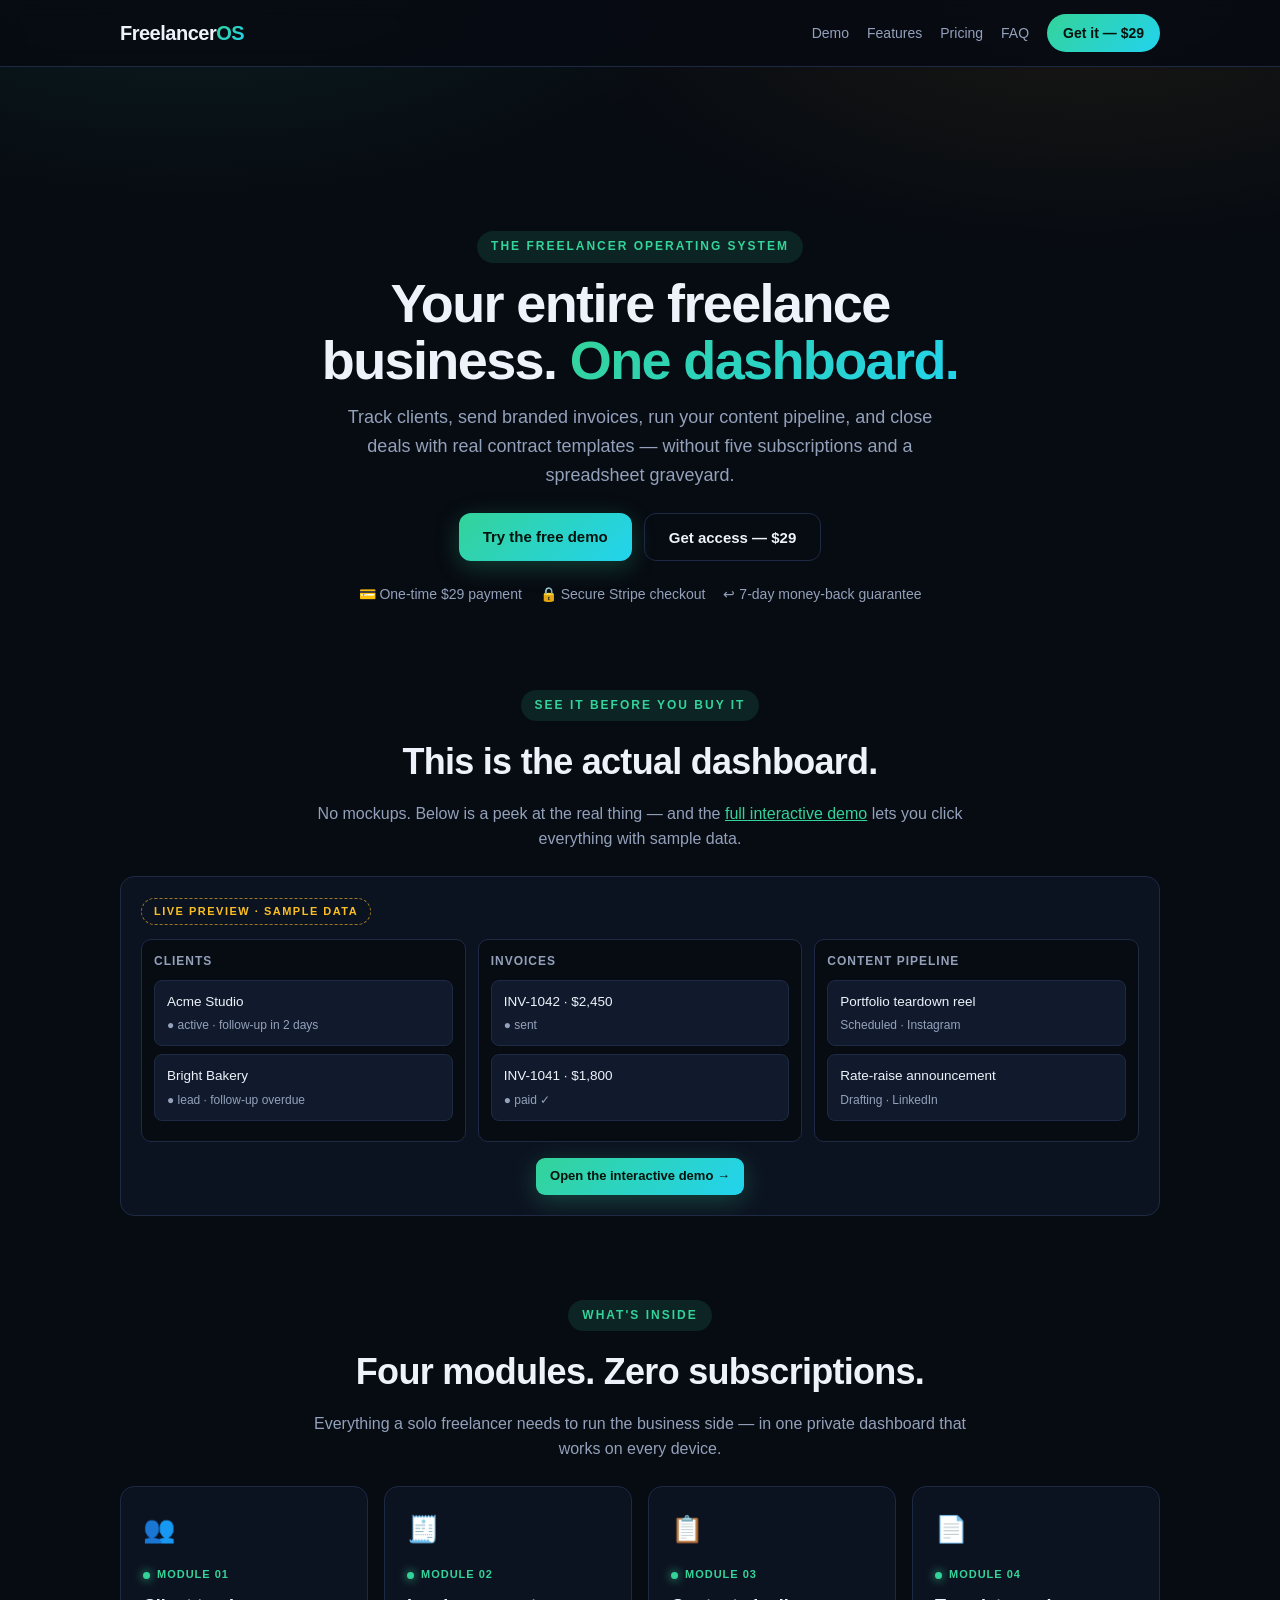
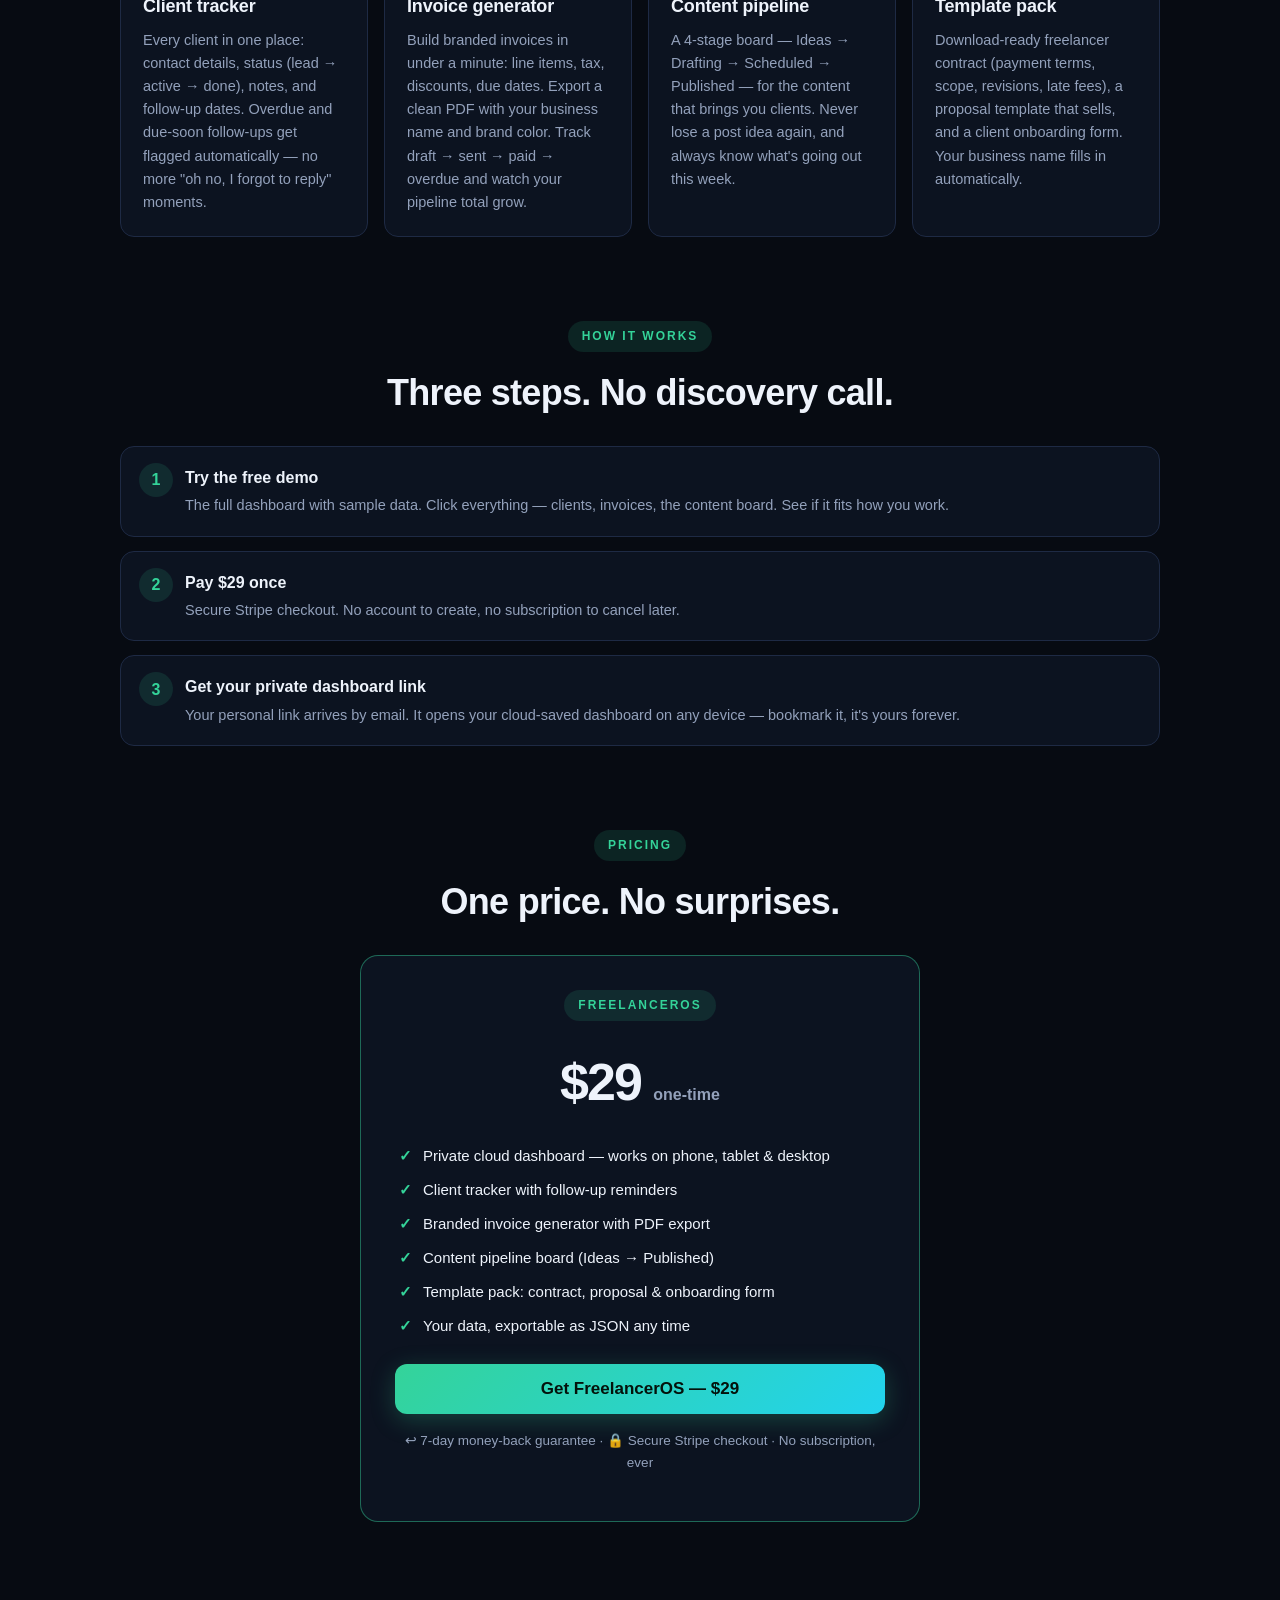
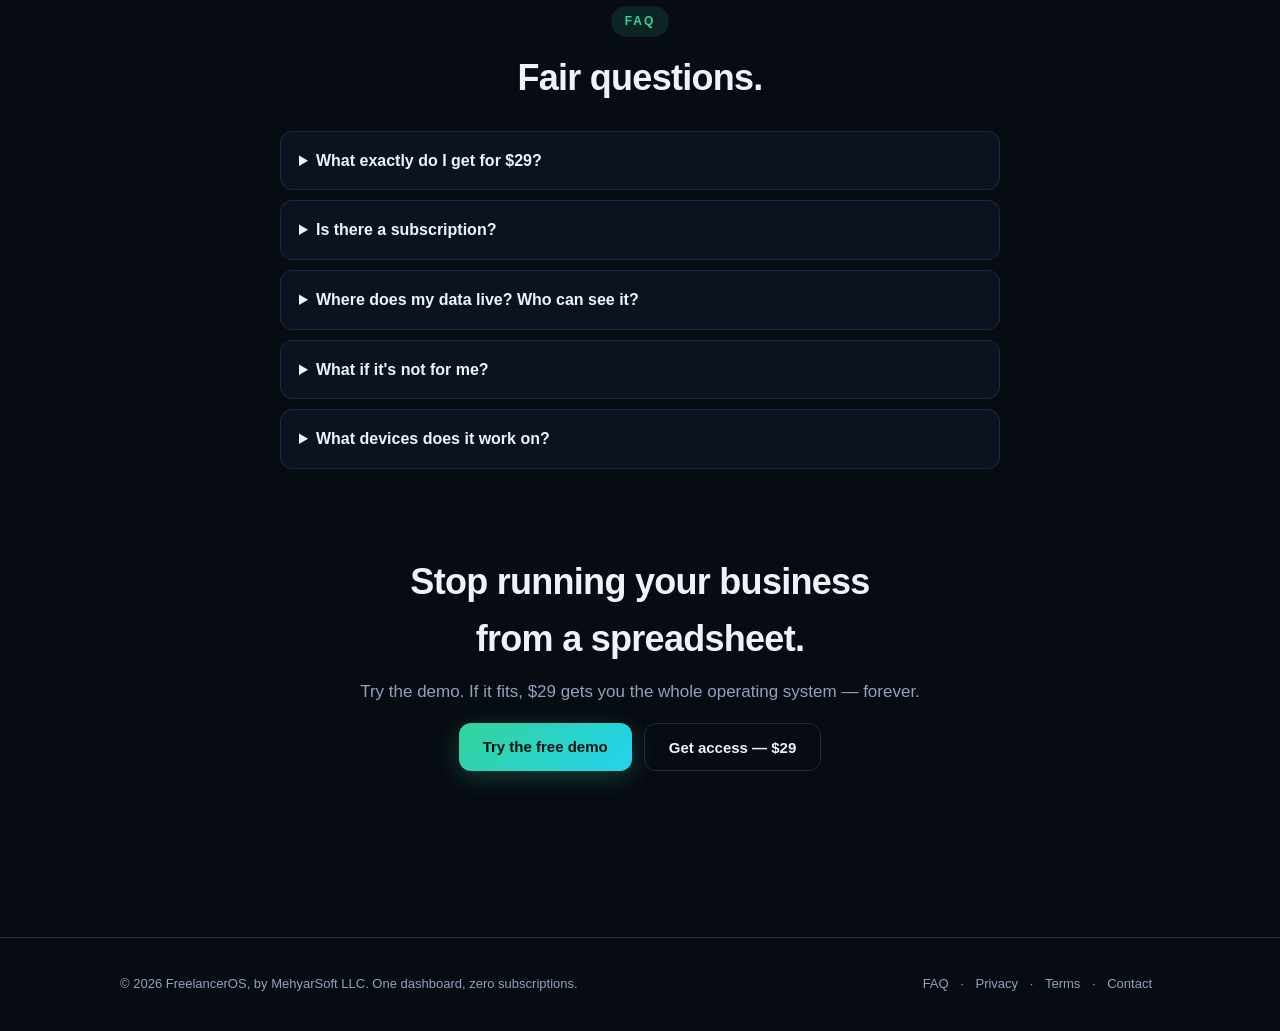
==== index.html @ f747289a "FreelancerOS: token-gated freelancer dashboard PWA (9 one-time)" ====
<!DOCTYPE html>
<html lang="en">
<head>
<meta charset="utf-8">
<meta name="viewport" content="width=device-width, initial-scale=1, viewport-fit=cover">
<title>FreelancerOS — your entire freelance business in one dashboard, $29 one-time</title>
<meta name="description" content="FreelancerOS: client tracker with follow-up reminders, branded invoice generator with PDF export, content pipeline board, and a downloadable template pack (contract, proposal, onboarding). $29 one-time. Try the free demo first.">
<link rel="canonical" href="https://freelanceros.mehyar.us/">
<meta property="og:type" content="website">
<meta property="og:site_name" content="FreelancerOS">
<meta property="og:title" content="FreelancerOS — your entire freelance business in one dashboard">
<meta property="og:description" content="Client tracker, invoice generator, content pipeline, and contract templates. $29 one-time, yours forever. Free interactive demo.">
<meta property="og:url" content="https://freelanceros.mehyar.us/">
<meta name="twitter:card" content="summary_large_image">
<meta name="twitter:title" content="FreelancerOS — your entire freelance business in one dashboard">
<meta name="twitter:description" content="Client tracker, invoice generator, content pipeline, and contract templates. $29 one-time. Free interactive demo.">
<link rel="manifest" href="manifest.json">
<meta name="theme-color" content="#070b12">
<link rel="stylesheet" href="styles.css">
<script type="application/ld+json">
{"@context":"https://schema.org","@type":"Product","name":"FreelancerOS","url":"https://freelanceros.mehyar.us/","description":"Freelancer operating system: client tracker with follow-up reminders, branded invoice generator with PDF export, content pipeline board, and a downloadable template pack.","brand":{"@type":"Brand","name":"FreelancerOS"},"offers":{"@type":"Offer","price":"29","priceCurrency":"USD","availability":"https://schema.org/InStock"}}
</script>
<script type="application/ld+json">
{"@context":"https://schema.org","@type":"FAQPage","mainEntity":[
{"@type":"Question","name":"What exactly do I get for $29?","acceptedAnswer":{"@type":"Answer","text":"A private, token-gated FreelancerOS dashboard: a client tracker with follow-up reminders, a branded invoice generator with PDF export, a 4-stage content pipeline board, and a downloadable template pack (freelancer contract, proposal template, client onboarding form). Pay once — it's yours forever."}},
{"@type":"Question","name":"Is there a subscription?","acceptedAnswer":{"@type":"Answer","text":"No. FreelancerOS is a one-time $29 purchase. No monthly fees, no upsells, no seat licenses."}},
{"@type":"Question","name":"Where does my data live?","acceptedAnswer":{"@type":"Answer","text":"Your dashboard data is stored in the cloud, keyed to your private access token. Only someone with your link can open your dashboard. You can export everything as JSON any time."}},
{"@type":"Question","name":"What if it's not for me?","acceptedAnswer":{"@type":"Answer","text":"There's a 7-day money-back guarantee. Email info@mehyar.us within 7 days of purchase and you get a full refund, no questions asked."}},
{"@type":"Question","name":"What devices does it work on?","acceptedAnswer":{"@type":"Answer","text":"Any modern browser — phone, tablet, or desktop. It's a web app, so there's nothing to install and it works on every device you own."}}
]}
</script>
</head>
<body>

<header class="site-header">
  <div class="inner">
    <a class="brand" href="index.html">Freelancer<span>OS</span></a>
    <nav class="nav">
      <a href="demo.html">Demo</a>
      <a href="index.html#features">Features</a>
      <a href="index.html#pricing">Pricing</a>
      <a href="index.html#faq">FAQ</a>
      <a class="nav-cta" href="index.html#pricing">Get it — $29</a>
    </nav>
  </div>
</header>

<main>
  <!-- ============ HERO ============ -->
  <section class="hero">
    <p class="eyebrow">The freelancer operating system</p>
    <h1>Your entire freelance business. <span class="grad">One dashboard.</span></h1>
    <p class="hero-sub">Track clients, send branded invoices, run your content pipeline, and close deals with real contract templates — without five subscriptions and a spreadsheet graveyard.</p>
    <div class="hero-cta">
      <a class="btn btn-primary" href="demo.html">Try the free demo</a>
      <button class="btn btn-ghost" data-buy>Get access — $29</button>
    </div>
    <div class="trust-row">
      <span>💳 One-time $29 payment</span>
      <span>🔒 Secure Stripe checkout</span>
      <span>↩ 7-day money-back guarantee</span>
    </div>
  </section>

  <!-- ============ LIVE MINI DEMO ============ -->
  <section id="preview">
    <div class="centered">
      <p class="eyebrow">See it before you buy it</p>
      <h2 class="sec-title">This is the actual dashboard.</h2>
      <p class="sec-sub">No mockups. Below is a peek at the real thing — and the <a href="demo.html" style="color:var(--accent)">full interactive demo</a> lets you click everything with sample data.</p>
    </div>
    <div class="demo-strip" aria-label="FreelancerOS dashboard preview">
      <span class="strip-label">Live preview · sample data</span>
      <div class="mini-board">
        <div class="mini-col">
          <h4>Clients</h4>
          <div class="mini-card">Acme Studio <span class="meta">● active · follow-up in 2 days</span></div>
          <div class="mini-card">Bright Bakery <span class="meta">● lead · follow-up overdue</span></div>
        </div>
        <div class="mini-col">
          <h4>Invoices</h4>
          <div class="mini-card">INV-1042 · $2,450 <span class="meta">● sent</span></div>
          <div class="mini-card">INV-1041 · $1,800 <span class="meta">● paid ✓</span></div>
        </div>
        <div class="mini-col">
          <h4>Content pipeline</h4>
          <div class="mini-card">Portfolio teardown reel <span class="meta">Scheduled · Instagram</span></div>
          <div class="mini-card">Rate-raise announcement <span class="meta">Drafting · LinkedIn</span></div>
        </div>
      </div>
      <div style="margin-top:16px;text-align:center">
        <a class="btn btn-primary btn-sm" href="demo.html">Open the interactive demo →</a>
      </div>
    </div>
  </section>

  <!-- ============ FEATURES ============ -->
  <section id="features">
    <div class="centered">
      <p class="eyebrow">What's inside</p>
      <h2 class="sec-title">Four modules. Zero subscriptions.</h2>
      <p class="sec-sub">Everything a solo freelancer needs to run the business side — in one private dashboard that works on every device.</p>
    </div>
    <div class="card-grid">
      <article class="card">
        <span class="icon">👥</span>
        <span class="tag">Module 01</span>
        <h3>Client tracker</h3>
        <p>Every client in one place: contact details, status (lead → active → done), notes, and follow-up dates. Overdue and due-soon follow-ups get flagged automatically — no more "oh no, I forgot to reply" moments.</p>
      </article>
      <article class="card">
        <span class="icon">🧾</span>
        <span class="tag">Module 02</span>
        <h3>Invoice generator</h3>
        <p>Build branded invoices in under a minute: line items, tax, discounts, due dates. Export a clean PDF with your business name and brand color. Track draft → sent → paid → overdue and watch your pipeline total grow.</p>
      </article>
      <article class="card">
        <span class="icon">📋</span>
        <span class="tag">Module 03</span>
        <h3>Content pipeline</h3>
        <p>A 4-stage board — Ideas → Drafting → Scheduled → Published — for the content that brings you clients. Never lose a post idea again, and always know what's going out this week.</p>
      </article>
      <article class="card">
        <span class="icon">📄</span>
        <span class="tag">Module 04</span>
        <h3>Template pack</h3>
        <p>Download-ready freelancer contract (payment terms, scope, revisions, late fees), a proposal template that sells, and a client onboarding form. Your business name fills in automatically.</p>
      </article>
    </div>
  </section>

  <!-- ============ HOW IT WORKS ============ -->
  <section id="how">
    <div class="centered">
      <p class="eyebrow">How it works</p>
      <h2 class="sec-title">Three steps. No discovery call.</h2>
    </div>
    <ol class="steps">
      <li><strong>Try the free demo</strong><p>The full dashboard with sample data. Click everything — clients, invoices, the content board. See if it fits how you work.</p></li>
      <li><strong>Pay $29 once</strong><p>Secure Stripe checkout. No account to create, no subscription to cancel later.</p></li>
      <li><strong>Get your private dashboard link</strong><p>Your personal link arrives by email. It opens your cloud-saved dashboard on any device — bookmark it, it's yours forever.</p></li>
    </ol>
  </section>

  <!-- ============ PRICING ============ -->
  <section id="pricing">
    <div class="centered">
      <p class="eyebrow">Pricing</p>
      <h2 class="sec-title">One price. No surprises.</h2>
    </div>
    <div class="pricing-card">
      <p class="eyebrow">FreelancerOS</p>
      <div class="price">$29 <small>one-time</small></div>
      <ul>
        <li>Private cloud dashboard — works on phone, tablet &amp; desktop</li>
        <li>Client tracker with follow-up reminders</li>
        <li>Branded invoice generator with PDF export</li>
        <li>Content pipeline board (Ideas → Published)</li>
        <li>Template pack: contract, proposal &amp; onboarding form</li>
        <li>Your data, exportable as JSON any time</li>
      </ul>
      <button class="btn btn-primary" data-buy style="width:100%;font-size:17px;padding:15px">Get FreelancerOS — $29</button>
      <p class="guarantee">↩ 7-day money-back guarantee · 🔒 Secure Stripe checkout · No subscription, ever</p>
    </div>
  </section>

  <!-- ============ FAQ ============ -->
  <section id="faq">
    <div class="centered">
      <p class="eyebrow">FAQ</p>
      <h2 class="sec-title">Fair questions.</h2>
    </div>
    <div class="faq">
      <details>
        <summary>What exactly do I get for $29?</summary>
        <p>A private, token-gated FreelancerOS dashboard: the client tracker with follow-up reminders, the branded invoice generator with PDF export, the 4-stage content pipeline board, and the downloadable template pack (freelancer contract, proposal template, client onboarding form). Pay once — it's yours forever.</p>
      </details>
      <details>
        <summary>Is there a subscription?</summary>
        <p>No. FreelancerOS is a one-time $29 purchase. No monthly fees, no upsells, no per-seat pricing. If we ship new modules later, you buy only the ones you want.</p>
      </details>
      <details>
        <summary>Where does my data live? Who can see it?</summary>
        <p>Your dashboard data is stored in the cloud, keyed to your private access token. Only someone with your personal link can open your dashboard. We never sell data, never use your client list in marketing, and you can export everything as JSON at any time.</p>
      </details>
      <details>
        <summary>What if it's not for me?</summary>
        <p>Email <a href="mailto:info@mehyar.us" style="color:var(--accent)">info@mehyar.us</a> within 7 days of purchase and you get a full refund — no questions asked.</p>
      </details>
      <details>
        <summary>What devices does it work on?</summary>
        <p>Any modern browser — phone, tablet, or desktop. It's a web app, so there's nothing to install, and your data syncs across every device you open it on.</p>
      </details>
    </div>
  </section>

  <!-- ============ FINAL CTA ============ -->
  <section class="centered">
    <h2 class="sec-title">Stop running your business from a spreadsheet.</h2>
    <p class="lede" style="margin-left:auto;margin-right:auto">Try the demo. If it fits, $29 gets you the whole operating system — forever.</p>
    <div class="hero-cta">
      <a class="btn btn-primary" href="demo.html">Try the free demo</a>
      <button class="btn btn-ghost" data-buy>Get access — $29</button>
    </div>
  </section>
</main>

<footer>
  <div class="inner">
    <div class="footer-base">
      <span>© 2026 FreelancerOS, by MehyarSoft LLC. One dashboard, zero subscriptions.</span>
      <span><a href="index.html#faq">FAQ</a> · <a href="privacy.html">Privacy</a> · <a href="terms.html">Terms</a> · <a href="mailto:info@mehyar.us">Contact</a></span>
    </div>
  </div>
</footer>

<!-- ============ buy modal ============ -->
<div class="modal" id="buy-modal" hidden>
  <div class="modal-backdrop" data-close-buy></div>
  <div class="modal-card" role="dialog" aria-modal="true" aria-labelledby="buy-title">
    <button class="modal-close" data-close-buy aria-label="Close">×</button>
    <p class="eyebrow">FreelancerOS</p>
    <h2 id="buy-title">Get your private dashboard</h2>
    <p class="lede" style="font-size:15px">$29 one-time. Your dashboard link arrives by email right after checkout.</p>
    <form id="buy-form" novalidate>
      <div class="field">
        <label for="buy-email">Email for delivery</label>
        <input type="email" id="buy-email" placeholder="you@example.com" autocomplete="email" required>
      </div>
      <div class="status error" id="buy-error" role="alert"></div>
      <div class="form-actions">
        <button type="submit" class="btn btn-primary" style="flex:1">Continue to secure checkout →</button>
      </div>
      <p class="muted" style="font-size:13px;margin-top:12px">🔒 Checkout is handled by Stripe. We never see your card number.</p>
    </form>
  </div>
</div>

<script src="app.js"></script>
<script>if("serviceWorker" in navigator){window.addEventListener("load",function(){navigator.serviceWorker.register("sw.js").catch(function(){})})}</script>
</body>
</html>
---- styles.css ----
/* FreelancerOS — crisp productivity aesthetic. Mobile-first, vanilla, no build step. */
:root {
  --bg: #070b12;
  --surface: #0c1320;
  --surface-2: #111a2c;
  --line: #1e2a44;
  --text: #eef3fb;
  --muted: #93a1bb;
  --accent: #34d399;
  --accent-2: #fbbf24;
  --accent-soft: rgba(52, 211, 153, .12);
  --grad: linear-gradient(135deg, #34d399, #22d3ee);
  --gold: #fbbf24;
  --ok: #34d399;
  --warn: #fbbf24;
  --err: #fb7185;
  --radius: 14px;
  --maxw: 1080px;
  --font: -apple-system, BlinkMacSystemFont, "Segoe UI", Inter, Roboto, Helvetica, Arial, sans-serif;
}

* { box-sizing: border-box; }
html { -webkit-text-size-adjust: 100%; scroll-behavior: smooth; }
body {
  margin: 0;
  background:
    radial-gradient(900px 420px at 15% -5%, rgba(52, 211, 153, .10) 0%, transparent 60%) fixed,
    radial-gradient(900px 420px at 85% 0%, rgba(251, 191, 36, .07) 0%, transparent 60%) fixed,
    var(--bg);
  color: var(--text);
  font-family: var(--font);
  line-height: 1.6;
  font-size: 16px;
}

/* ---------- header ---------- */
.site-header {
  position: sticky; top: 0; z-index: 20;
  background: rgba(7, 11, 18, .9);
  backdrop-filter: blur(10px);
  -webkit-backdrop-filter: blur(10px);
  border-bottom: 1px solid var(--line);
}
.site-header .inner {
  max-width: var(--maxw); margin: 0 auto;
  padding: 14px 20px;
  display: flex; align-items: center; justify-content: space-between; gap: 12px;
}
.brand { font-weight: 800; font-size: 20px; letter-spacing: -.5px; color: var(--text); text-decoration: none; }
.brand span {
  background: var(--grad);
  -webkit-background-clip: text; background-clip: text;
  -webkit-text-fill-color: transparent; color: transparent;
}
.nav { display: flex; align-items: center; }
.nav a { color: var(--muted); text-decoration: none; font-size: 14px; margin-left: 18px; }
.nav a:hover { color: var(--text); }
.nav .nav-cta {
  margin-left: 18px; padding: 8px 16px; border-radius: 999px;
  background: var(--grad); color: #04120b; font-weight: 700;
}
.nav .nav-cta:hover { color: #04120b; opacity: .92; }
@media (max-width: 560px) { .nav a:not(.nav-cta) { display: none; } }

/* ---------- layout ---------- */
main { max-width: var(--maxw); margin: 0 auto; padding: 0 20px 72px; }
main.wide { max-width: 1240px; }
main section { margin-top: clamp(48px, 8vw, 84px); }
section[id] { scroll-margin-top: 76px; }
h1 {
  font-size: clamp(30px, 8.5vw, 54px);
  line-height: 1.06; letter-spacing: -0.03em;
  margin: 0 0 14px; text-wrap: balance;
}
h2 { font-size: clamp(22px, 5.5vw, 30px); letter-spacing: -0.02em; margin: 0 0 10px; text-wrap: balance; }
.sec-title { font-size: clamp(24px, 6vw, 36px); letter-spacing: -0.02em; text-wrap: balance; }
h3 { font-size: 18px; margin: 0 0 8px; letter-spacing: -0.01em; }
p.lede { color: var(--muted); font-size: 17px; margin: 0 0 18px; max-width: 640px; }
.sec-sub { color: var(--muted); max-width: 680px; margin: 0 0 24px; }
::selection { background: rgba(52, 211, 153, .35); }
a:focus-visible, button:focus-visible, input:focus-visible, summary:focus-visible, select:focus-visible, textarea:focus-visible {
  outline: 2px solid var(--accent); outline-offset: 2px; border-radius: 6px;
}
.eyebrow {
  display: inline-block; text-transform: uppercase; letter-spacing: 2px;
  color: var(--accent); font-size: 12px; font-weight: 800;
  margin: 0 0 12px; padding: 6px 14px; border-radius: 999px; background: var(--accent-soft);
}
.centered { text-align: center; max-width: 680px; margin-left: auto; margin-right: auto; }
.centered p.lede { margin-left: auto; margin-right: auto; }
.muted { color: var(--muted); }
.grad {
  background: var(--grad);
  -webkit-background-clip: text; background-clip: text;
  -webkit-text-fill-color: transparent; color: transparent;
}

/* ---------- hero ---------- */
.hero { padding-top: clamp(40px, 7vw, 80px); text-align: center; }
.hero .hero-sub { color: var(--muted); font-size: 18px; max-width: 620px; margin: 0 auto 24px; }
.hero-cta { display: flex; gap: 12px; justify-content: center; flex-wrap: wrap; margin-bottom: 22px; }
.trust-row { display: flex; gap: 18px; justify-content: center; flex-wrap: wrap; color: var(--muted); font-size: 14px; }
.trust-row span { display: inline-flex; align-items: center; gap: 6px; }

/* ---------- buttons ---------- */
.btn {
  display: inline-block; padding: 12px 24px; border-radius: 12px;
  font-weight: 700; font-size: 15px; text-decoration: none; cursor: pointer;
  border: 1px solid var(--line); background: var(--surface-2); color: var(--text);
  transition: transform .06s ease, opacity .15s ease;
}
.btn:hover { opacity: .92; }
.btn:active { transform: translateY(1px); }
.btn-primary {
  background: var(--grad); border: none; color: #04120b;
  box-shadow: 0 6px 24px rgba(52, 211, 153, .25);
}
.btn-ghost { background: transparent; }
.btn-ghost:hover { border-color: var(--accent); }
.btn-sm { padding: 8px 14px; font-size: 13px; border-radius: 9px; }
.btn-danger { border-color: rgba(251, 113, 133, .5); color: var(--err); background: transparent; }
.btn[disabled] { opacity: .55; cursor: not-allowed; }

/* ---------- cards / grids ---------- */
.card-grid { display: grid; grid-template-columns: repeat(auto-fit, minmax(240px, 1fr)); gap: 16px; margin-top: 24px; }
.card {
  background: var(--surface); border: 1px solid var(--line);
  border-radius: var(--radius); padding: 22px;
}
.card h3 { margin-top: 0; }
.card p { color: var(--muted); font-size: 14.5px; margin: 0; }
.card .icon { font-size: 26px; display: block; margin-bottom: 10px; }
.card .tag {
  display: inline-flex; align-items: center; gap: 7px;
  font-size: 11px; color: var(--accent); font-weight: 800; text-transform: uppercase; letter-spacing: 1px;
  margin-bottom: 8px;
}
.card .tag::before { content: ""; width: 7px; height: 7px; border-radius: 50%; background: var(--accent); box-shadow: 0 0 10px var(--accent); }

/* ---------- demo strip on landing ---------- */
.demo-strip {
  background: var(--surface); border: 1px solid var(--line);
  border-radius: var(--radius); padding: 20px; margin-top: 24px; overflow: hidden;
}
.demo-strip .strip-label {
  display: inline-block; font-size: 11px; font-weight: 800; text-transform: uppercase;
  letter-spacing: 1.5px; color: var(--accent-2); border: 1px dashed rgba(251, 191, 36, .6);
  padding: 4px 12px; border-radius: 999px; margin-bottom: 14px;
}
.mini-board { display: grid; grid-template-columns: repeat(auto-fit, minmax(180px, 1fr)); gap: 12px; }
.mini-col {
  background: var(--bg); border: 1px solid var(--line); border-radius: 10px; padding: 12px;
}
.mini-col h4 { margin: 0 0 8px; font-size: 12px; text-transform: uppercase; letter-spacing: 1px; color: var(--muted); }
.mini-card {
  background: var(--surface-2); border: 1px solid var(--line); border-radius: 8px;
  padding: 10px 12px; margin-bottom: 8px; font-size: 13.5px;
}
.mini-card .meta { display: block; color: var(--muted); font-size: 12px; margin-top: 4px; }

/* ---------- steps ---------- */
.steps { list-style: none; padding: 0; margin: 24px 0 0; display: grid; gap: 14px; counter-reset: step; }
.steps li {
  counter-increment: step; background: var(--surface); border: 1px solid var(--line);
  border-radius: var(--radius); padding: 18px 18px 18px 64px; position: relative;
}
.steps li::before {
  content: counter(step); position: absolute; left: 18px; top: 16px;
  width: 34px; height: 34px; border-radius: 50%;
  background: var(--accent-soft); color: var(--accent);
  font-weight: 800; display: flex; align-items: center; justify-content: center;
}
.steps li strong { display: block; margin-bottom: 4px; }
.steps li p { margin: 0; color: var(--muted); font-size: 14.5px; }

/* ---------- pricing ---------- */
.pricing-card {
  max-width: 560px; margin: 24px auto 0; background: var(--surface);
  border: 1px solid rgba(52, 211, 153, .45); border-radius: 18px; padding: 34px;
  text-align: center; position: relative;
}
.pricing-card .price { font-size: 52px; font-weight: 800; letter-spacing: -2px; margin: 8px 0; }
.pricing-card .price small { font-size: 16px; font-weight: 600; color: var(--muted); letter-spacing: 0; }
.pricing-card ul { text-align: left; list-style: none; padding: 0; margin: 20px 0 26px; display: grid; gap: 10px; }
.pricing-card ul li { padding-left: 28px; position: relative; color: var(--text); font-size: 15px; }
.pricing-card ul li::before { content: "✓"; position: absolute; left: 4px; color: var(--accent); font-weight: 800; }
.pricing-card .guarantee { color: var(--muted); font-size: 13.5px; margin-top: 16px; }

/* ---------- faq ---------- */
.faq { max-width: 720px; margin: 24px auto 0; display: grid; gap: 10px; }
.faq details { background: var(--surface); border: 1px solid var(--line); border-radius: 12px; padding: 16px 18px; }
.faq summary { cursor: pointer; font-weight: 700; }
.faq details p { color: var(--muted); font-size: 14.5px; margin: 10px 0 0; }

/* ---------- footer ---------- */
footer { border-top: 1px solid var(--line); margin-top: 72px; }
footer .inner { max-width: var(--maxw); margin: 0 auto; padding: 36px 20px; }
.footer-base { display: flex; justify-content: space-between; gap: 12px; flex-wrap: wrap; color: var(--muted); font-size: 13px; }
.footer-base a { color: var(--muted); text-decoration: none; margin: 0 8px; }
.footer-base a:hover { color: var(--text); }

/* ---------- legal ---------- */
.legal { max-width: 780px; margin: 0 auto; }
.legal-updated { color: var(--muted); font-size: 13px; margin-bottom: 24px; }
.legal-card { background: var(--surface); border: 1px solid var(--line); border-radius: var(--radius); padding: 22px; margin-bottom: 16px; }
.legal-card h2 { font-size: 19px; margin-top: 0; }
.legal-card p { color: var(--muted); font-size: 14.5px; }
.legal-card a { color: var(--accent); }

/* ---------- dashboard shell ---------- */
.dash { padding-top: 20px; }
.dash-top { display: flex; align-items: center; justify-content: space-between; gap: 12px; flex-wrap: wrap; margin-bottom: 18px; }
.dash-top h1 { font-size: clamp(24px, 5vw, 32px); margin: 0; }
.sync-note { color: var(--muted); font-size: 13px; }
.tabs { display: flex; gap: 8px; flex-wrap: wrap; margin-bottom: 20px; border-bottom: 1px solid var(--line); padding-bottom: 12px; }
.tab {
  background: transparent; border: 1px solid transparent; color: var(--muted);
  padding: 10px 18px; border-radius: 999px; font-size: 14.5px; font-weight: 700; cursor: pointer;
}
.tab:hover { color: var(--text); }
.tab.active { background: var(--accent-soft); border-color: rgba(52, 211, 153, .4); color: var(--accent); }
.tab-panel { animation: fadein .18s ease; }
@keyframes fadein { from { opacity: 0; transform: translateY(4px); } to { opacity: 1; transform: none; } }
.empty {
  text-align: center; padding: 48px 20px; color: var(--muted);
  border: 1px dashed var(--line); border-radius: var(--radius); margin-top: 16px;
}
.empty .big { font-size: 34px; display: block; margin-bottom: 10px; }

/* ---------- tables (clients, invoices) ---------- */
.table-wrap { overflow-x: auto; margin-top: 16px; border: 1px solid var(--line); border-radius: var(--radius); }
table.data { width: 100%; border-collapse: collapse; font-size: 14.5px; min-width: 640px; }
table.data th {
  text-align: left; padding: 12px 14px; color: var(--muted); font-size: 12px;
  text-transform: uppercase; letter-spacing: 1px; background: var(--surface);
  border-bottom: 1px solid var(--line); white-space: nowrap;
}
table.data td { padding: 12px 14px; border-bottom: 1px solid var(--line); vertical-align: top; }
table.data tr:last-child td { border-bottom: none; }
table.data tr:hover td { background: rgba(52, 211, 153, .03); }

/* ---------- badges / pills ---------- */
.pill {
  display: inline-block; font-size: 11.5px; font-weight: 800; text-transform: uppercase;
  letter-spacing: .8px; padding: 3px 10px; border-radius: 999px; white-space: nowrap;
}
.pill-lead { background: rgba(56, 189, 248, .14); color: #7dd3fc; }
.pill-active { background: rgba(52, 211, 153, .14); color: var(--accent); }
.pill-onhold { background: rgba(251, 191, 36, .14); color: var(--accent-2); }
.pill-done { background: rgba(148, 163, 184, .16); color: #94a3b8; }
.pill-draft { background: rgba(148, 163, 184, .16); color: #94a3b8; }
.pill-sent { background: rgba(56, 189, 248, .14); color: #7dd3fc; }
.pill-paid { background: rgba(52, 211, 153, .14); color: var(--accent); }
.pill-overdue { background: rgba(251, 113, 133, .14); color: var(--err); }
.pill-follow { background: rgba(251, 191, 36, .14); color: var(--accent-2); }

/* ---------- forms ---------- */
.field { margin-bottom: 14px; }
.field label { display: block; font-size: 13px; font-weight: 700; color: var(--muted); margin-bottom: 6px; text-transform: uppercase; letter-spacing: .6px; }
.field input, .field select, .field textarea {
  width: 100%; background: var(--bg); border: 1px solid var(--line); border-radius: 10px;
  color: var(--text); padding: 11px 13px; font-size: 15px; font-family: var(--font);
}
.field textarea { resize: vertical; min-height: 80px; }
.field input:focus, .field select:focus, .field textarea:focus {
  outline: none; border-color: var(--accent); box-shadow: 0 0 0 3px rgba(52, 211, 153, .18);
}
.field-row { display: grid; grid-template-columns: repeat(auto-fit, minmax(160px, 1fr)); gap: 12px; }
.form-actions { display: flex; gap: 10px; margin-top: 18px; flex-wrap: wrap; }

/* ---------- modal ---------- */
.modal { position: fixed; inset: 0; z-index: 50; display: flex; align-items: center; justify-content: center; padding: 20px; }
.modal[hidden] { display: none; }
.modal-backdrop { position: absolute; inset: 0; background: rgba(3, 6, 12, .72); backdrop-filter: blur(4px); }
.modal-card {
  position: relative; background: var(--surface); border: 1px solid var(--line);
  border-radius: 18px; padding: 28px; width: 100%; max-width: 520px;
  max-height: 88vh; overflow-y: auto;
}
.modal-card.wide { max-width: 720px; }
.modal-card h2 { margin-top: 0; }
.modal-close {
  position: absolute; top: 14px; right: 14px; background: transparent; border: none;
  color: var(--muted); font-size: 22px; cursor: pointer; line-height: 1; padding: 6px;
}
.modal-close:hover { color: var(--text); }
.status { font-size: 14px; margin-top: 10px; }
.status.error { color: var(--err); }
.status.busy { color: var(--accent); }

/* ---------- kanban ---------- */
.kanban { display: grid; grid-template-columns: repeat(auto-fit, minmax(220px, 1fr)); gap: 14px; margin-top: 16px; }
.kanban-col { background: var(--surface); border: 1px solid var(--line); border-radius: var(--radius); padding: 14px; display: flex; flex-direction: column; gap: 10px; }
.kanban-col > h3 { font-size: 12px; text-transform: uppercase; letter-spacing: 1.2px; color: var(--muted); margin: 0; display: flex; justify-content: space-between; align-items: center; }
.kanban-col > h3 .count { background: var(--surface-2); border-radius: 999px; padding: 1px 9px; font-size: 11px; }
.kcard { background: var(--surface-2); border: 1px solid var(--line); border-radius: 10px; padding: 12px 14px; }
.kcard h4 { margin: 0 0 4px; font-size: 14.5px; }
.kcard .platform { font-size: 12px; color: var(--accent); font-weight: 700; }
.kcard p { font-size: 13px; color: var(--muted); margin: 6px 0 10px; white-space: pre-wrap; }
.kcard .moves { display: flex; gap: 6px; flex-wrap: wrap; }
.kcard .moves button {
  background: transparent; border: 1px solid var(--line); color: var(--muted);
  border-radius: 8px; font-size: 12px; padding: 5px 10px; cursor: pointer;
}
.kcard .moves button:hover { border-color: var(--accent); color: var(--text); }

/* ---------- invoice builder ---------- */
.line-items { display: grid; gap: 10px; margin: 12px 0; }
.line-item { display: grid; grid-template-columns: 1fr 70px 90px 40px; gap: 8px; align-items: center; }
.line-item input { background: var(--bg); border: 1px solid var(--line); border-radius: 8px; color: var(--text); padding: 9px 10px; font-size: 14px; width: 100%; }
.line-item .rm { background: transparent; border: 1px solid var(--line); color: var(--muted); border-radius: 8px; padding: 8px; cursor: pointer; }
.line-item .rm:hover { color: var(--err); border-color: var(--err); }
.invoice-totals { margin-top: 14px; background: var(--surface); border: 1px solid var(--line); border-radius: 12px; padding: 16px 18px; font-size: 14.5px; }
.invoice-totals .row { display: flex; justify-content: space-between; padding: 4px 0; color: var(--muted); }
.invoice-totals .row.grand { color: var(--text); font-weight: 800; font-size: 18px; border-top: 1px solid var(--line); margin-top: 8px; padding-top: 10px; }
.pipeline-stats { display: grid; grid-template-columns: repeat(auto-fit, minmax(150px, 1fr)); gap: 12px; margin: 16px 0; }
.stat { background: var(--surface); border: 1px solid var(--line); border-radius: 12px; padding: 14px 16px; }
.stat .n { font-size: 24px; font-weight: 800; letter-spacing: -1px; }
.stat .l { font-size: 12px; color: var(--muted); text-transform: uppercase; letter-spacing: 1px; }

/* ---------- templates ---------- */
.template-cards { display: grid; gap: 14px; margin-top: 16px; }
.template-card { background: var(--surface); border: 1px solid var(--line); border-radius: var(--radius); padding: 20px; }
.template-card h3 { margin-top: 0; }
.template-card p { color: var(--muted); font-size: 14px; margin: 0 0 14px; }
.template-card .actions { display: flex; gap: 10px; flex-wrap: wrap; }
.lock-note {
  margin-top: 16px; background: rgba(251, 191, 36, .08); border: 1px dashed rgba(251, 191, 36, .5);
  border-radius: 12px; padding: 18px; text-align: center;
}
.lock-note strong { color: var(--accent-2); }

/* ---------- demo banner / locked ---------- */
.demo-banner {
  background: linear-gradient(135deg, rgba(251,191,36,.14), rgba(52,211,153,.10));
  border: 1px solid rgba(251, 191, 36, .45); border-radius: var(--radius);
  padding: 16px 20px; margin-bottom: 20px; display: flex; gap: 14px; align-items: center; flex-wrap: wrap;
}
.demo-banner .txt { flex: 1; min-width: 220px; }
.demo-banner strong { color: var(--accent-2); }
.demo-banner p { margin: 4px 0 0; color: var(--muted); font-size: 14px; }
.locked { text-align: center; padding: 80px 20px; }
.locked .big { font-size: 52px; margin-bottom: 16px; }
.check { width: 64px; height: 64px; border-radius: 50%; background: var(--accent-soft); color: var(--accent); font-size: 34px; display: flex; align-items: center; justify-content: center; margin: 0 auto 20px; font-weight: 800; }

/* ---------- misc ---------- */
.section-head { display: flex; align-items: center; justify-content: space-between; gap: 12px; flex-wrap: wrap; margin-bottom: 4px; }
.section-head h2 { margin: 0; }
.toolbar { display: flex; gap: 10px; flex-wrap: wrap; margin: 14px 0; }
.search { background: var(--bg); border: 1px solid var(--line); border-radius: 10px; color: var(--text); padding: 10px 14px; font-size: 14.5px; min-width: 200px; }
.search:focus { outline: none; border-color: var(--accent); }
.reveal { opacity: 1; }
pre.payload { background: var(--bg); border: 1px solid var(--line); border-radius: 10px; padding: 16px; overflow-x: auto; font-size: 12.5px; color: var(--muted); }
@media (max-width: 640px) {
  .line-item { grid-template-columns: 1fr 60px 80px 36px; }
  .dash-top h1 { font-size: 24px; }
  .pricing-card { padding: 26px 20px; }
}
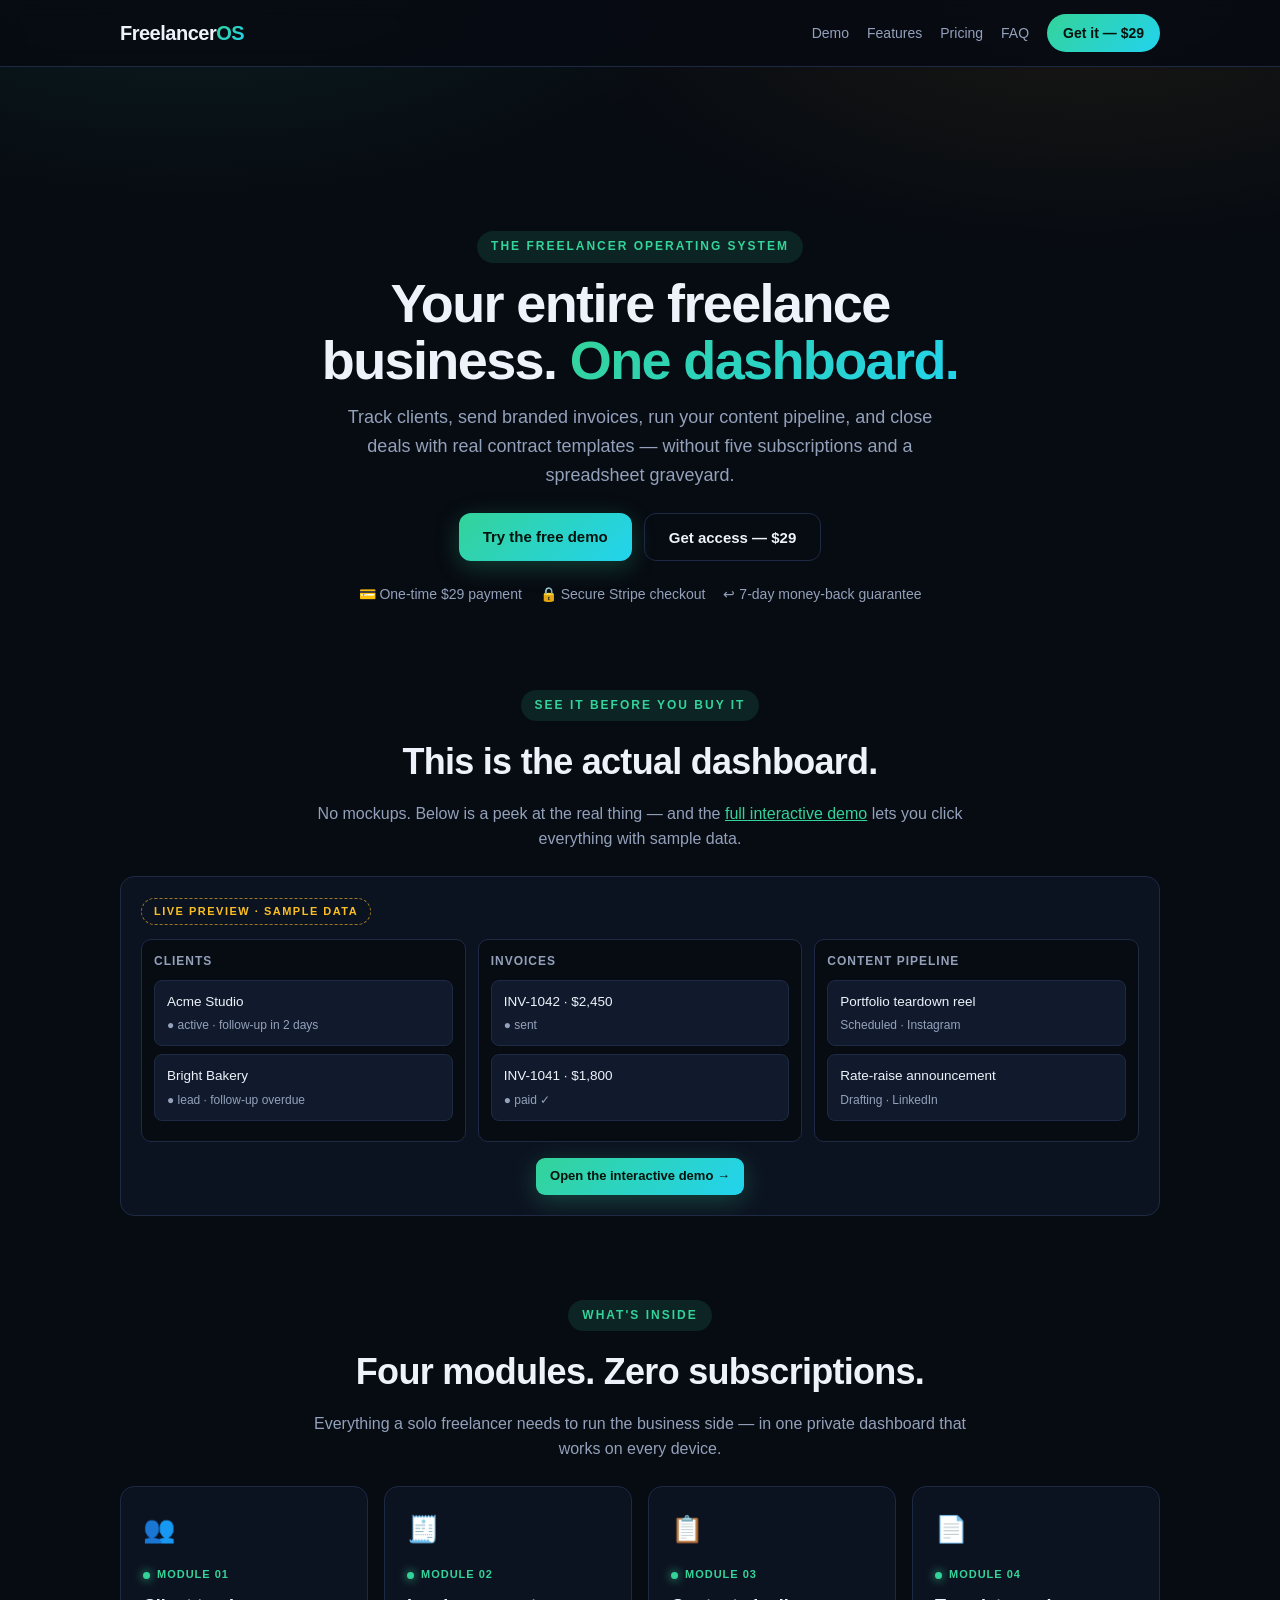
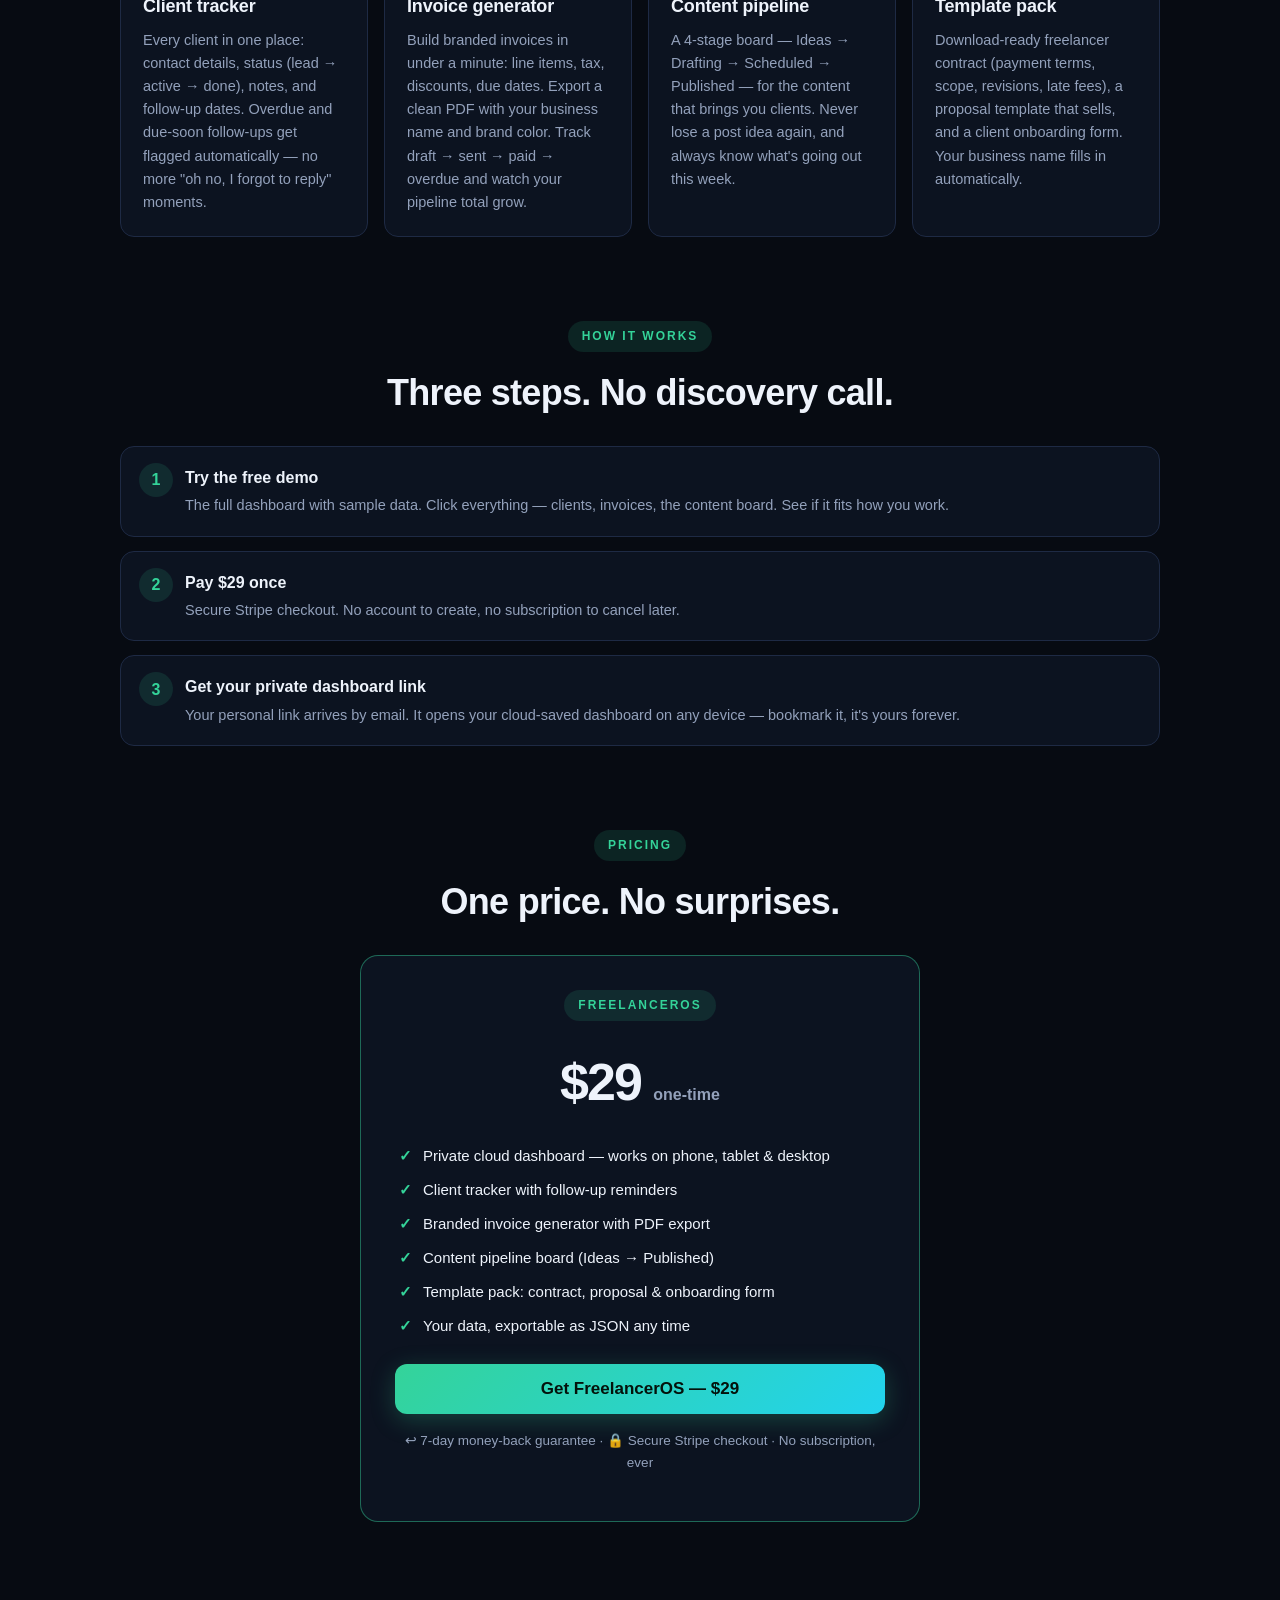
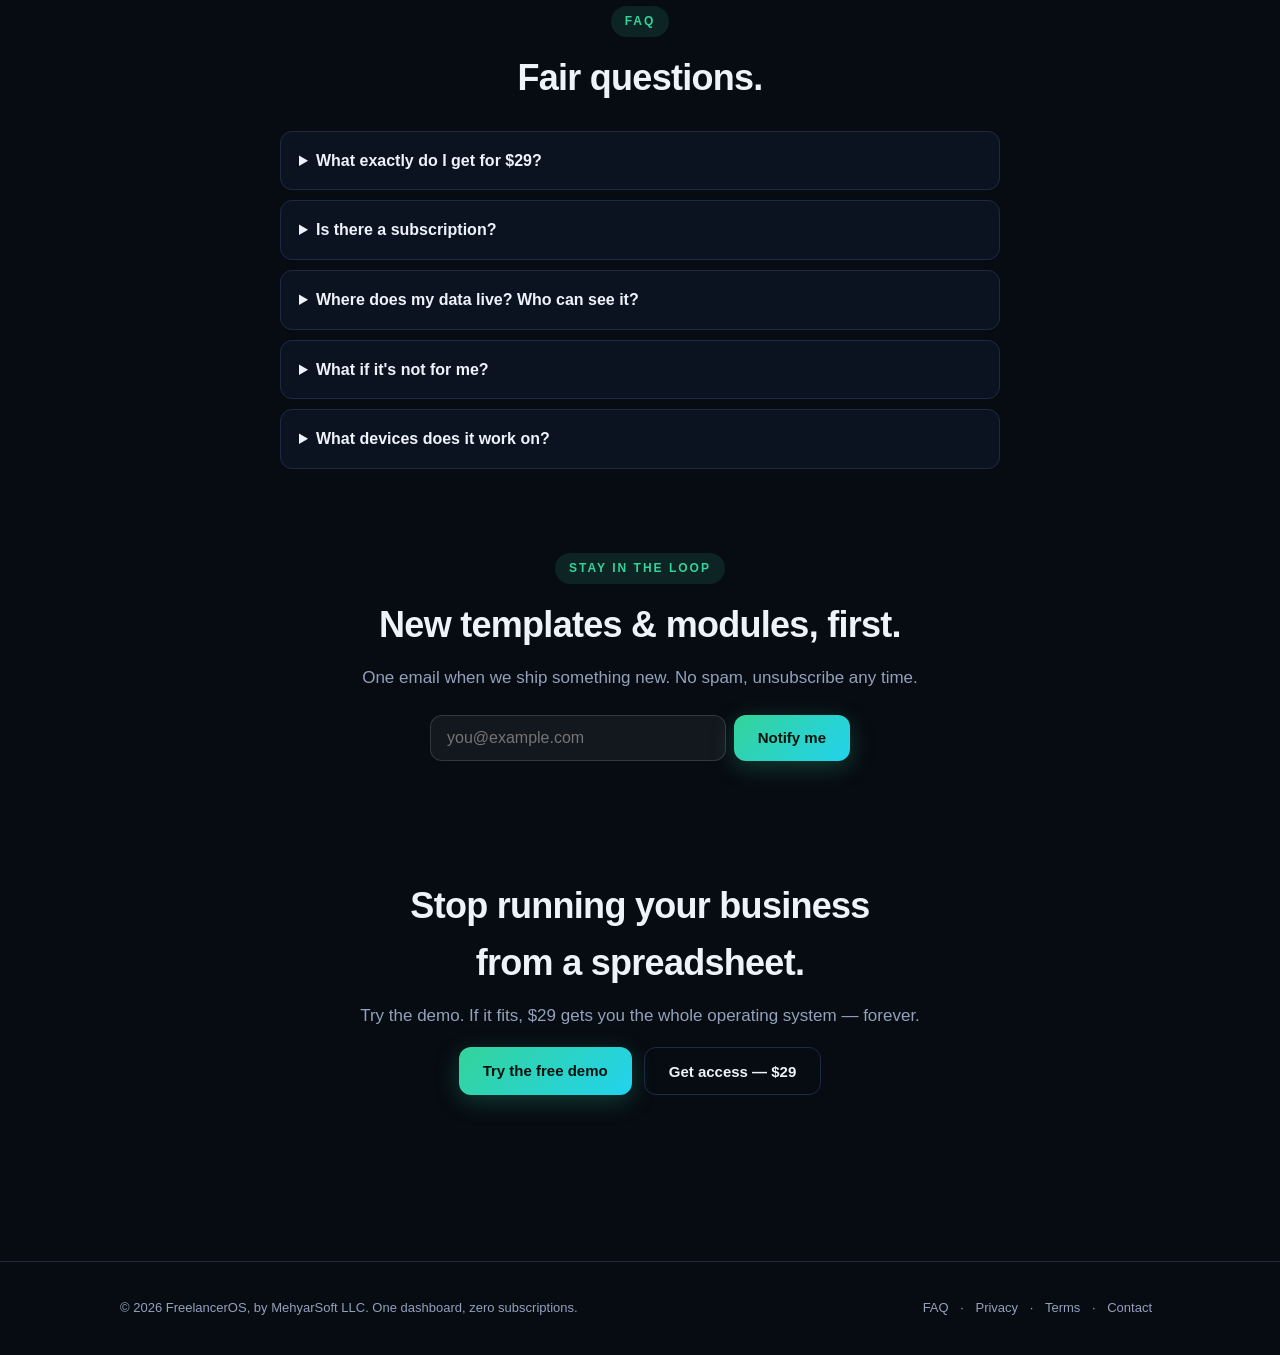
==== commit c2521fbc: "FreelancerOS: subscribe/unsubscribe + IP-gated demo + email capture (product-build skill)" ====
--- a/index.html
+++ b/index.html
@@ -194,6 +194,19 @@
     </div>
   </section>
 
+  <!-- ============ EMAIL CAPTURE ============ -->
+  <section class="centered" id="updates">
+    <p class="eyebrow">Stay in the loop</p>
+    <h2 class="sec-title">New templates &amp; modules, first.</h2>
+    <p class="lede" style="margin-left:auto;margin-right:auto">One email when we ship something new. No spam, unsubscribe any time.</p>
+    <form id="subscribe-form" novalidate style="max-width:420px;margin:24px auto 0;display:flex;gap:8px">
+      <input type="email" id="subscribe-email" placeholder="you@example.com" autocomplete="email" required
+        style="flex:1;padding:13px 16px;border-radius:12px;border:1px solid rgba(255,255,255,.14);background:rgba(255,255,255,.05);color:#e8eef7;font-size:16px">
+      <button type="submit" class="btn btn-primary" style="white-space:nowrap">Notify me</button>
+    </form>
+    <p class="muted" id="subscribe-msg" style="min-height:22px;margin-top:10px" role="status"></p>
+  </section>
+
   <!-- ============ FINAL CTA ============ -->
   <section class="centered">
     <h2 class="sec-title">Stop running your business from a spreadsheet.</h2>
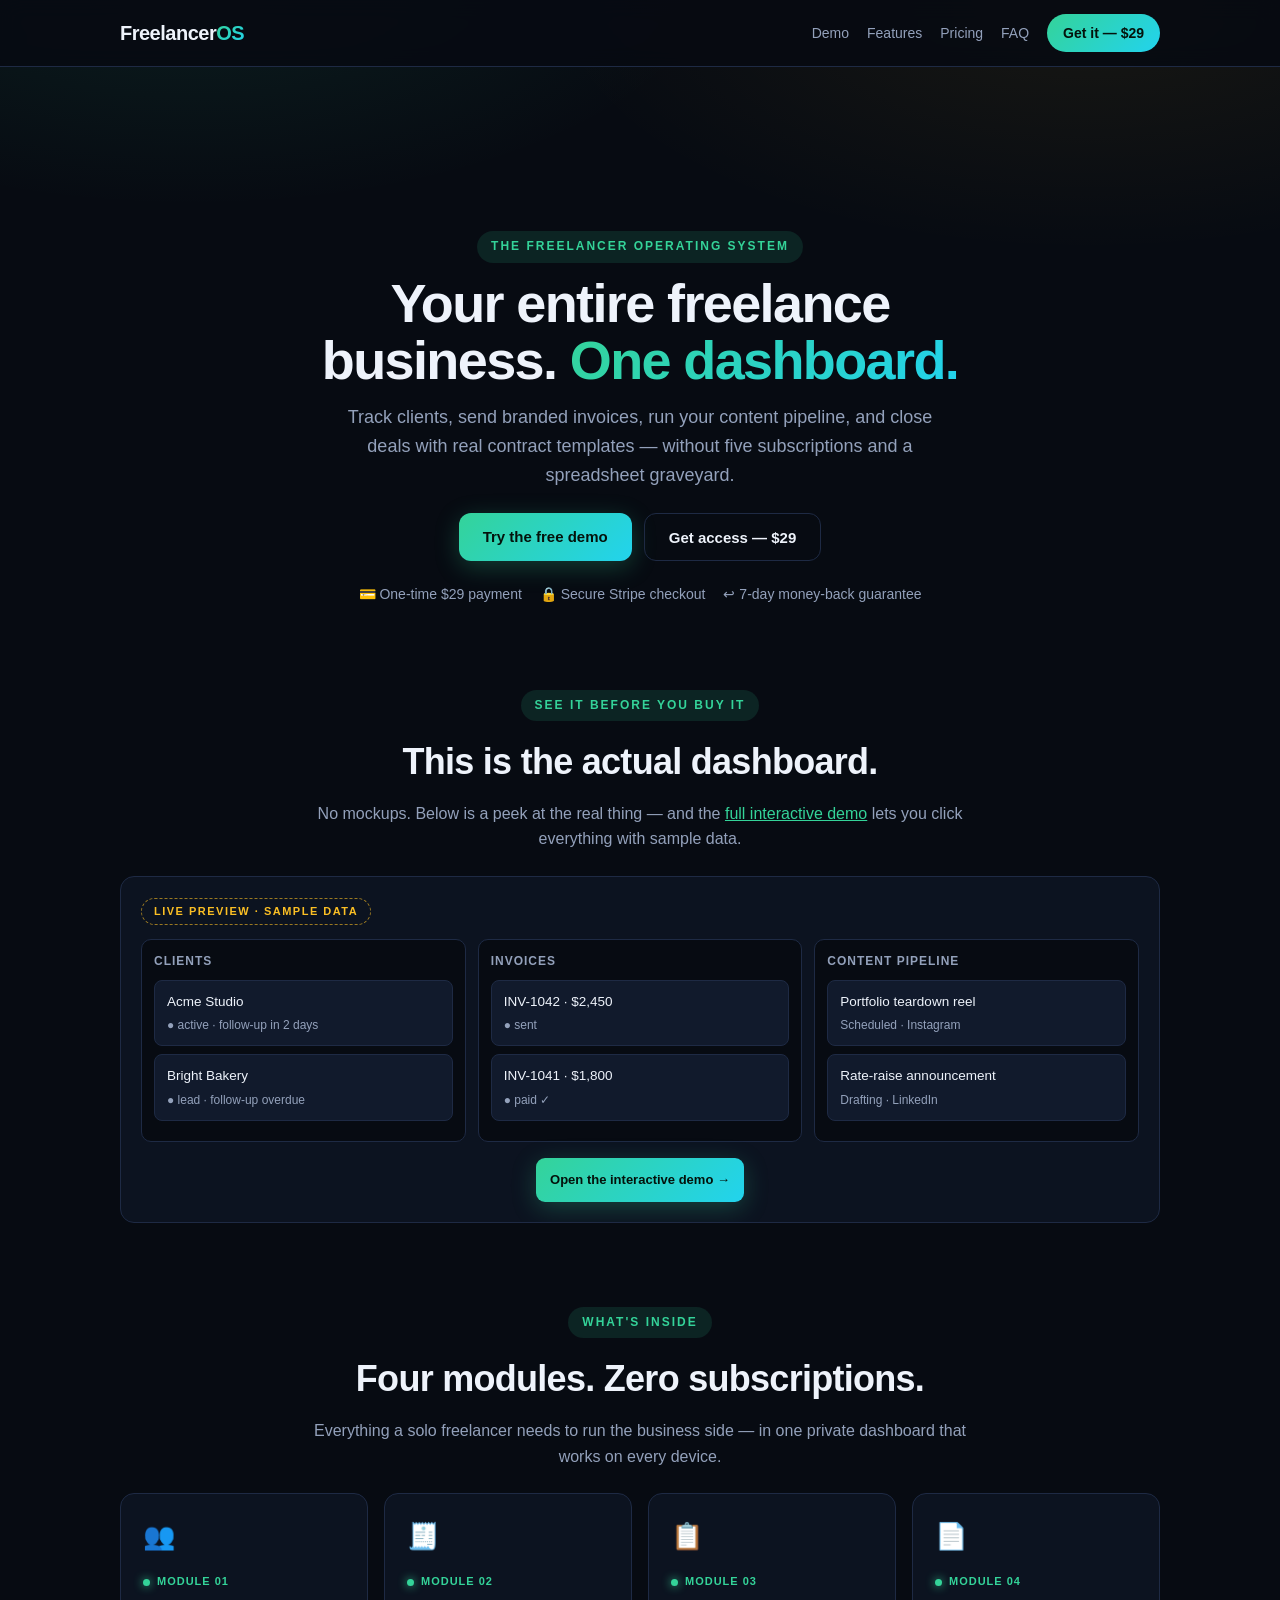
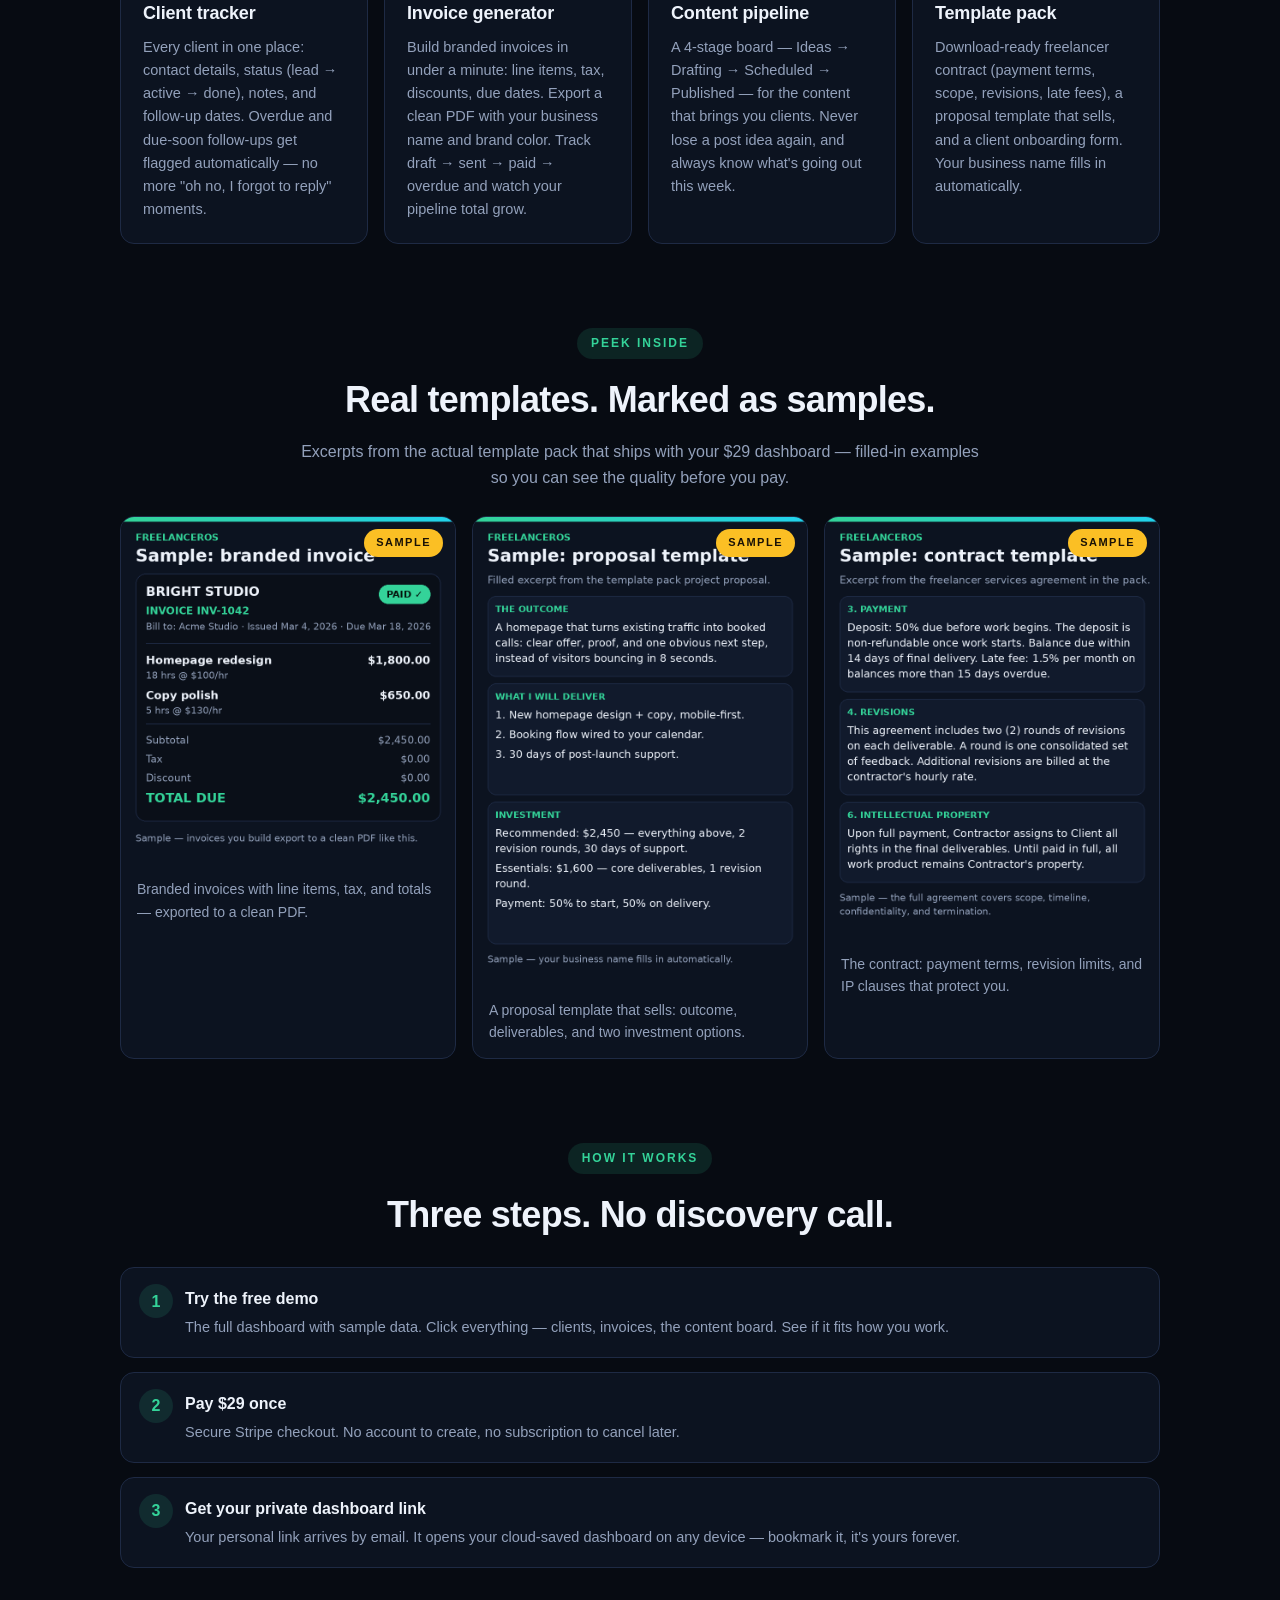
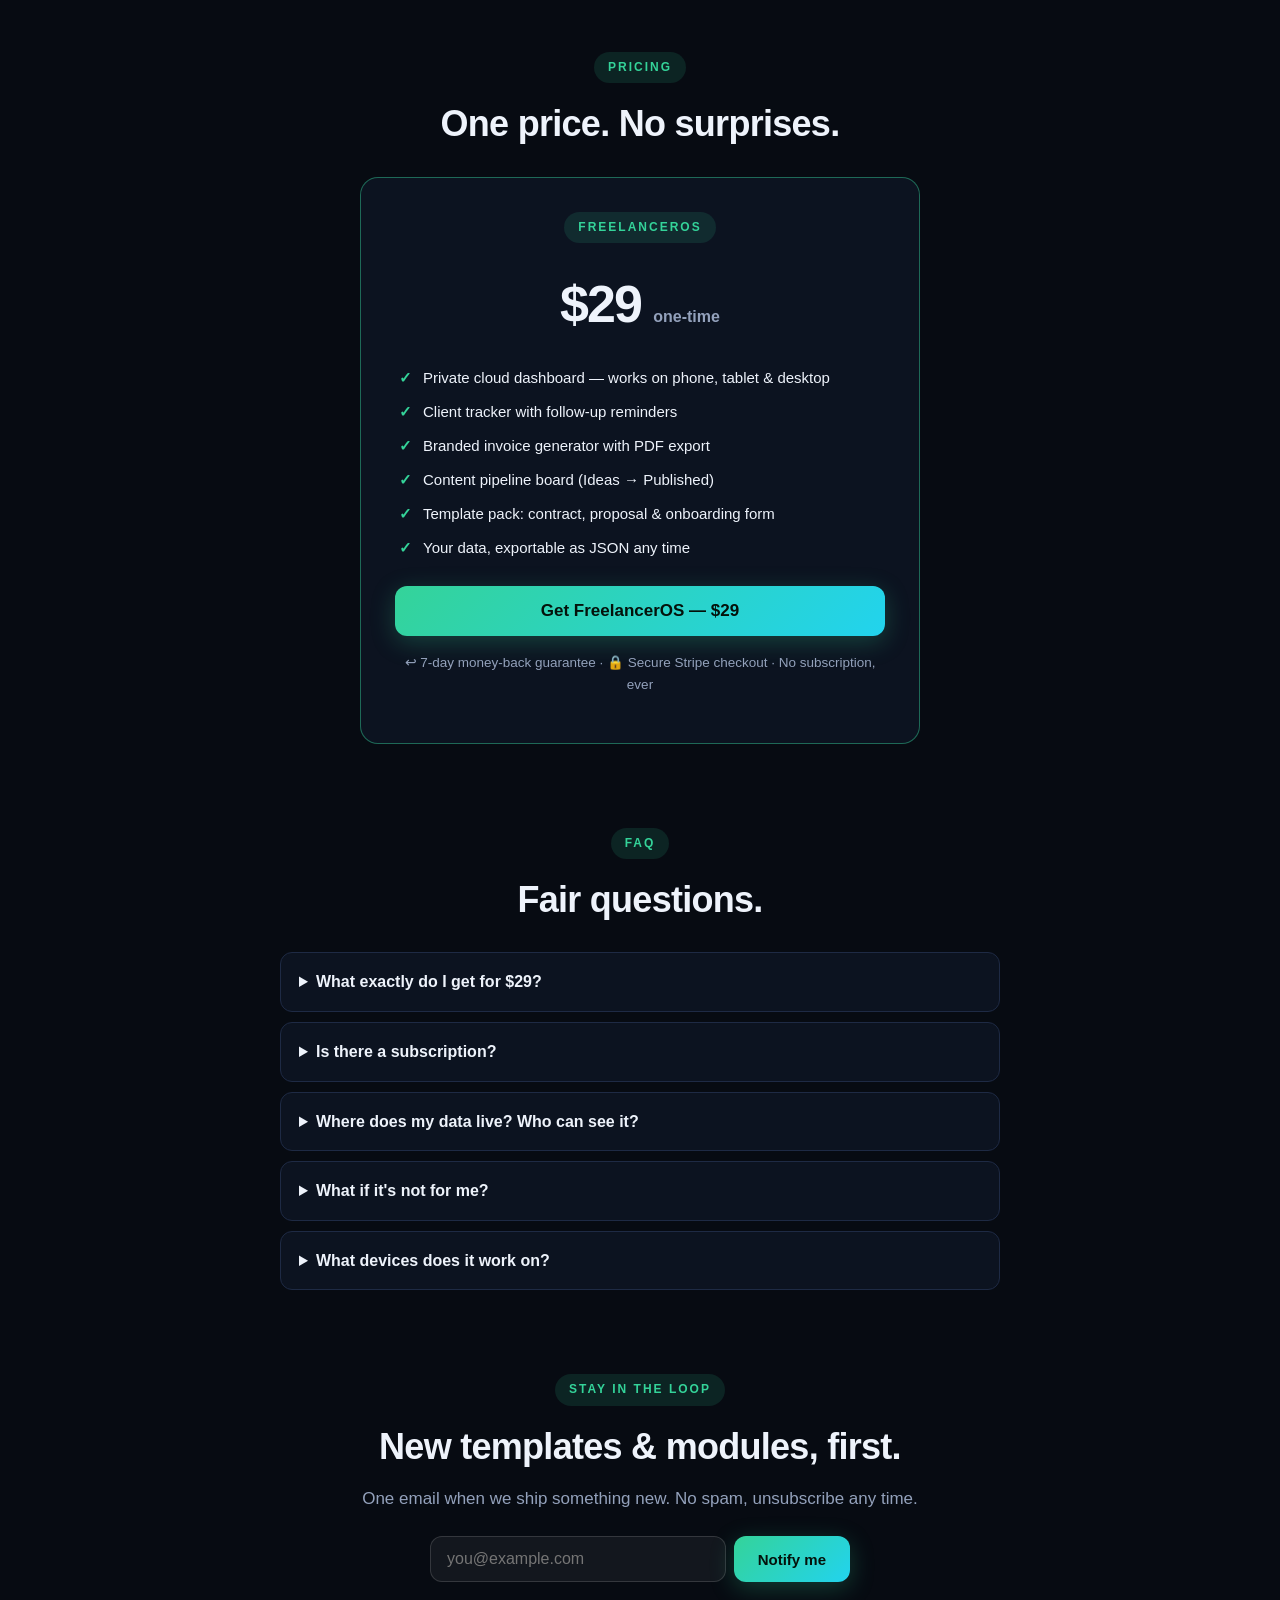
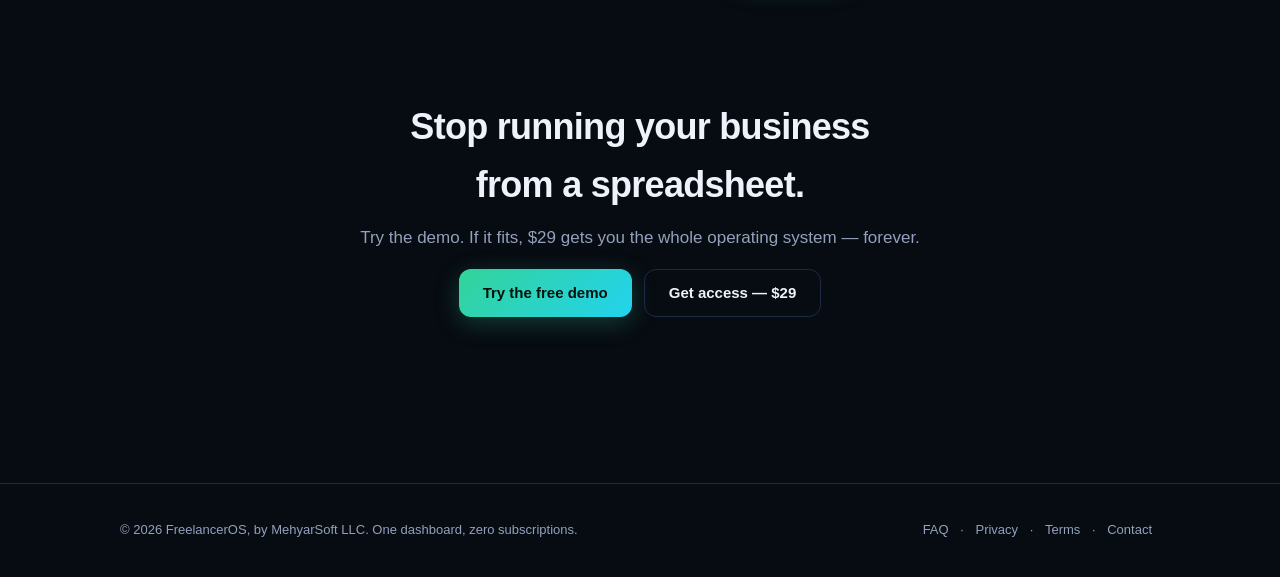
==== commit 9885de4b: "Add template preview samples + design fixes (tap targets)" ====
--- a/index.html
+++ b/index.html
@@ -129,6 +129,32 @@
     </div>
   </section>
 
+  <!-- ============ TEMPLATE PREVIEWS ============ -->
+  <section id="templates-preview">
+    <div class="centered">
+      <p class="eyebrow">Peek inside</p>
+      <h2 class="sec-title">Real templates. Marked as samples.</h2>
+      <p class="sec-sub">Excerpts from the actual template pack that ships with your $29 dashboard — filled-in examples so you can see the quality before you pay.</p>
+    </div>
+    <div class="sample-gallery">
+      <figure class="sample-shot">
+        <span class="sample-badge">SAMPLE</span>
+        <img src="assets/samples/sample-invoice.png" width="780" height="810" loading="lazy" alt="Sample excerpt: branded invoice INV-1042 with line items, tax, and totals">
+        <figcaption>Branded invoices with line items, tax, and totals — exported to a clean PDF.</figcaption>
+      </figure>
+      <figure class="sample-shot">
+        <span class="sample-badge">SAMPLE</span>
+        <img src="assets/samples/sample-proposal.png" width="780" height="1092" loading="lazy" alt="Sample excerpt: filled project proposal with outcome, deliverables, and investment">
+        <figcaption>A proposal template that sells: outcome, deliverables, and two investment options.</figcaption>
+      </figure>
+      <figure class="sample-shot">
+        <span class="sample-badge">SAMPLE</span>
+        <img src="assets/samples/sample-contract.png" width="780" height="984" loading="lazy" alt="Sample excerpt: freelancer services agreement covering payment, revisions, and intellectual property">
+        <figcaption>The contract: payment terms, revision limits, and IP clauses that protect you.</figcaption>
+      </figure>
+    </div>
+  </section>
+
   <!-- ============ HOW IT WORKS ============ -->
   <section id="how">
     <div class="centered">
--- a/styles.css
+++ b/styles.css
@@ -355,4 +355,26 @@
   .line-item { grid-template-columns: 1fr 60px 80px 36px; }
   .dash-top h1 { font-size: 24px; }
   .pricing-card { padding: 26px 20px; }
-}
+  #subscribe-form { flex-direction: column; }
+  #subscribe-form .btn { width: 100%; }
+}
+
+/* ---------- finisher pass: sample gallery + tap targets (2026-09-16) ---------- */
+.sample-gallery { display: grid; gap: 16px; margin-top: 26px; }
+@media (min-width: 760px) { .sample-gallery { grid-template-columns: repeat(3, 1fr); } }
+.sample-shot {
+  position: relative; background: var(--surface); border: 1px solid var(--line);
+  border-radius: var(--radius); overflow: hidden; margin: 0;
+}
+.sample-shot img { display: block; width: 100%; height: auto; }
+.sample-shot .sample-badge {
+  position: absolute; top: 12px; right: 12px;
+  background: var(--gold); color: #1a1206; font-size: 11px; font-weight: 800;
+  letter-spacing: 1.5px; padding: 5px 12px; border-radius: 999px;
+}
+.sample-shot figcaption { padding: 14px 16px; color: var(--muted); font-size: 14px; }
+@media (max-width: 560px) {
+  .nav .nav-cta { min-height: 44px; display: inline-flex; align-items: center; padding: 10px 18px; }
+}
+.btn-sm { min-height: 44px; display: inline-flex; align-items: center; justify-content: center; }
+.modal-close { padding: 11px; }
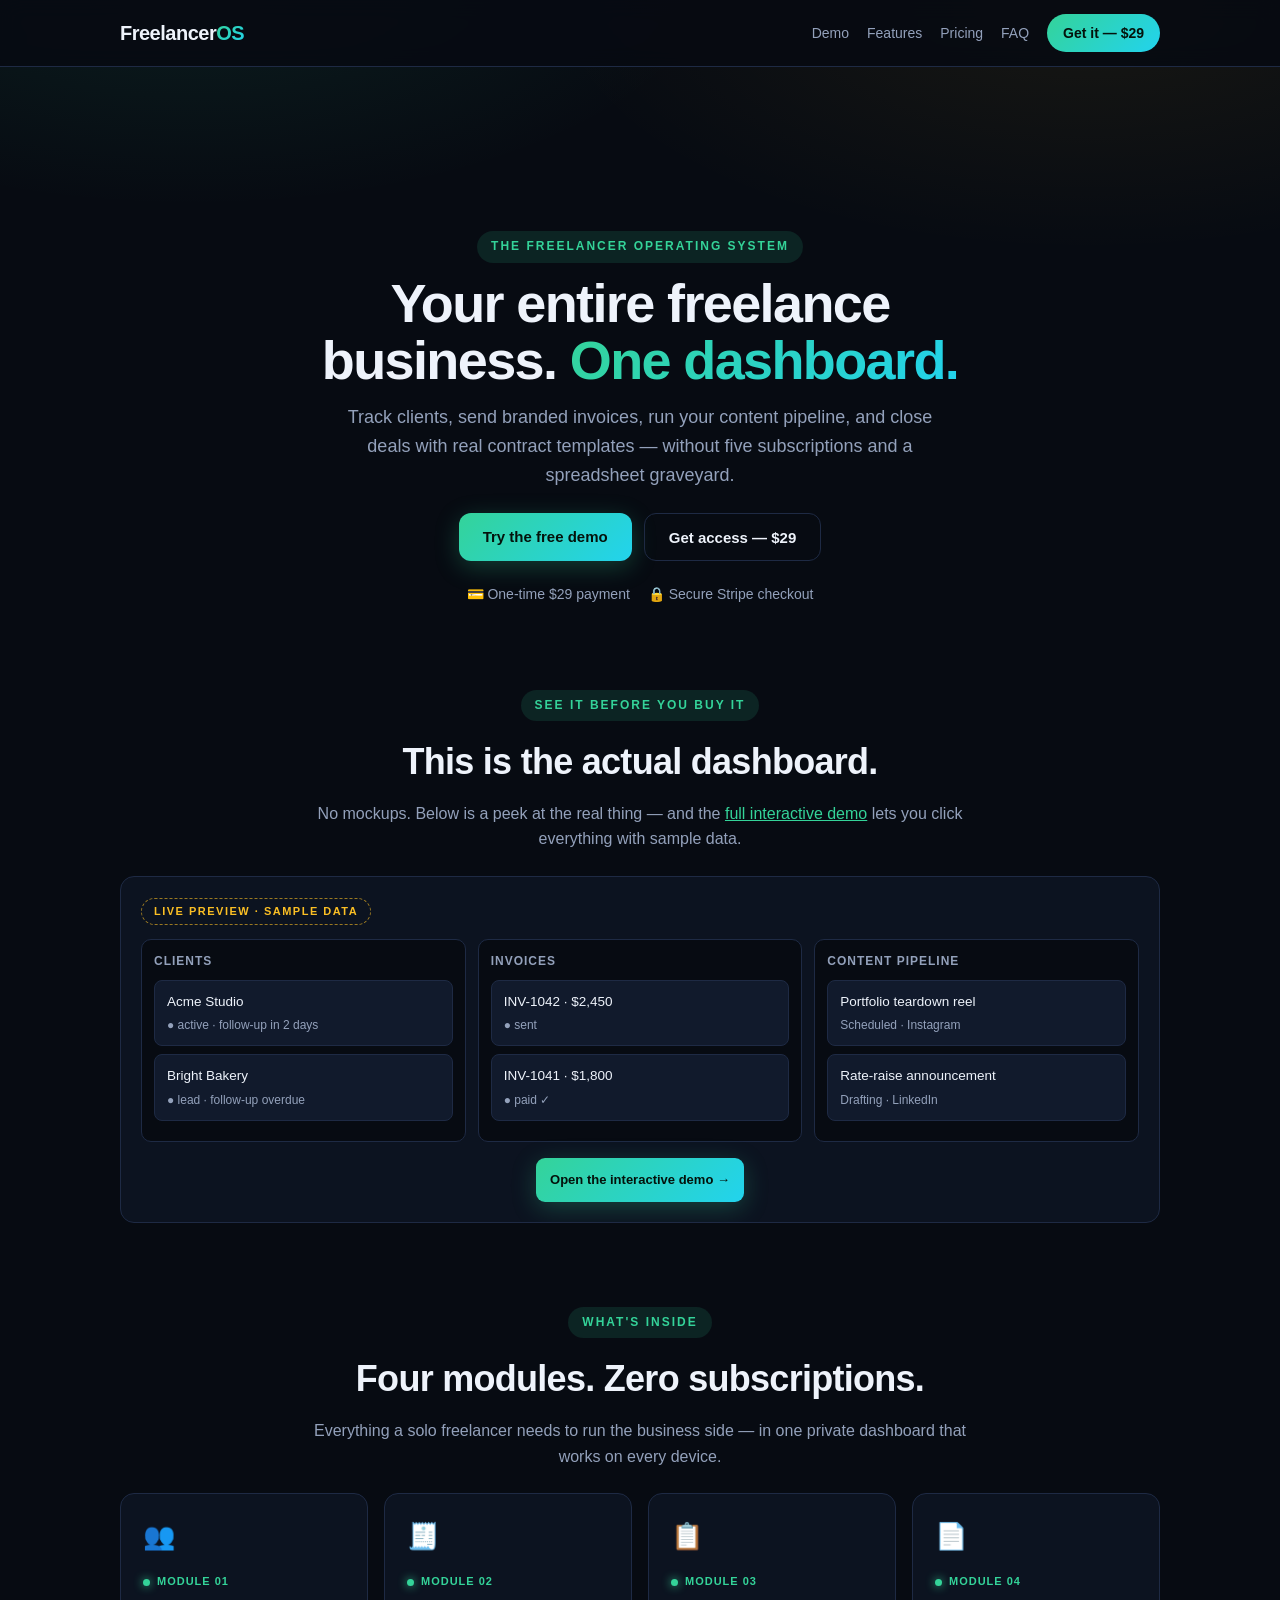
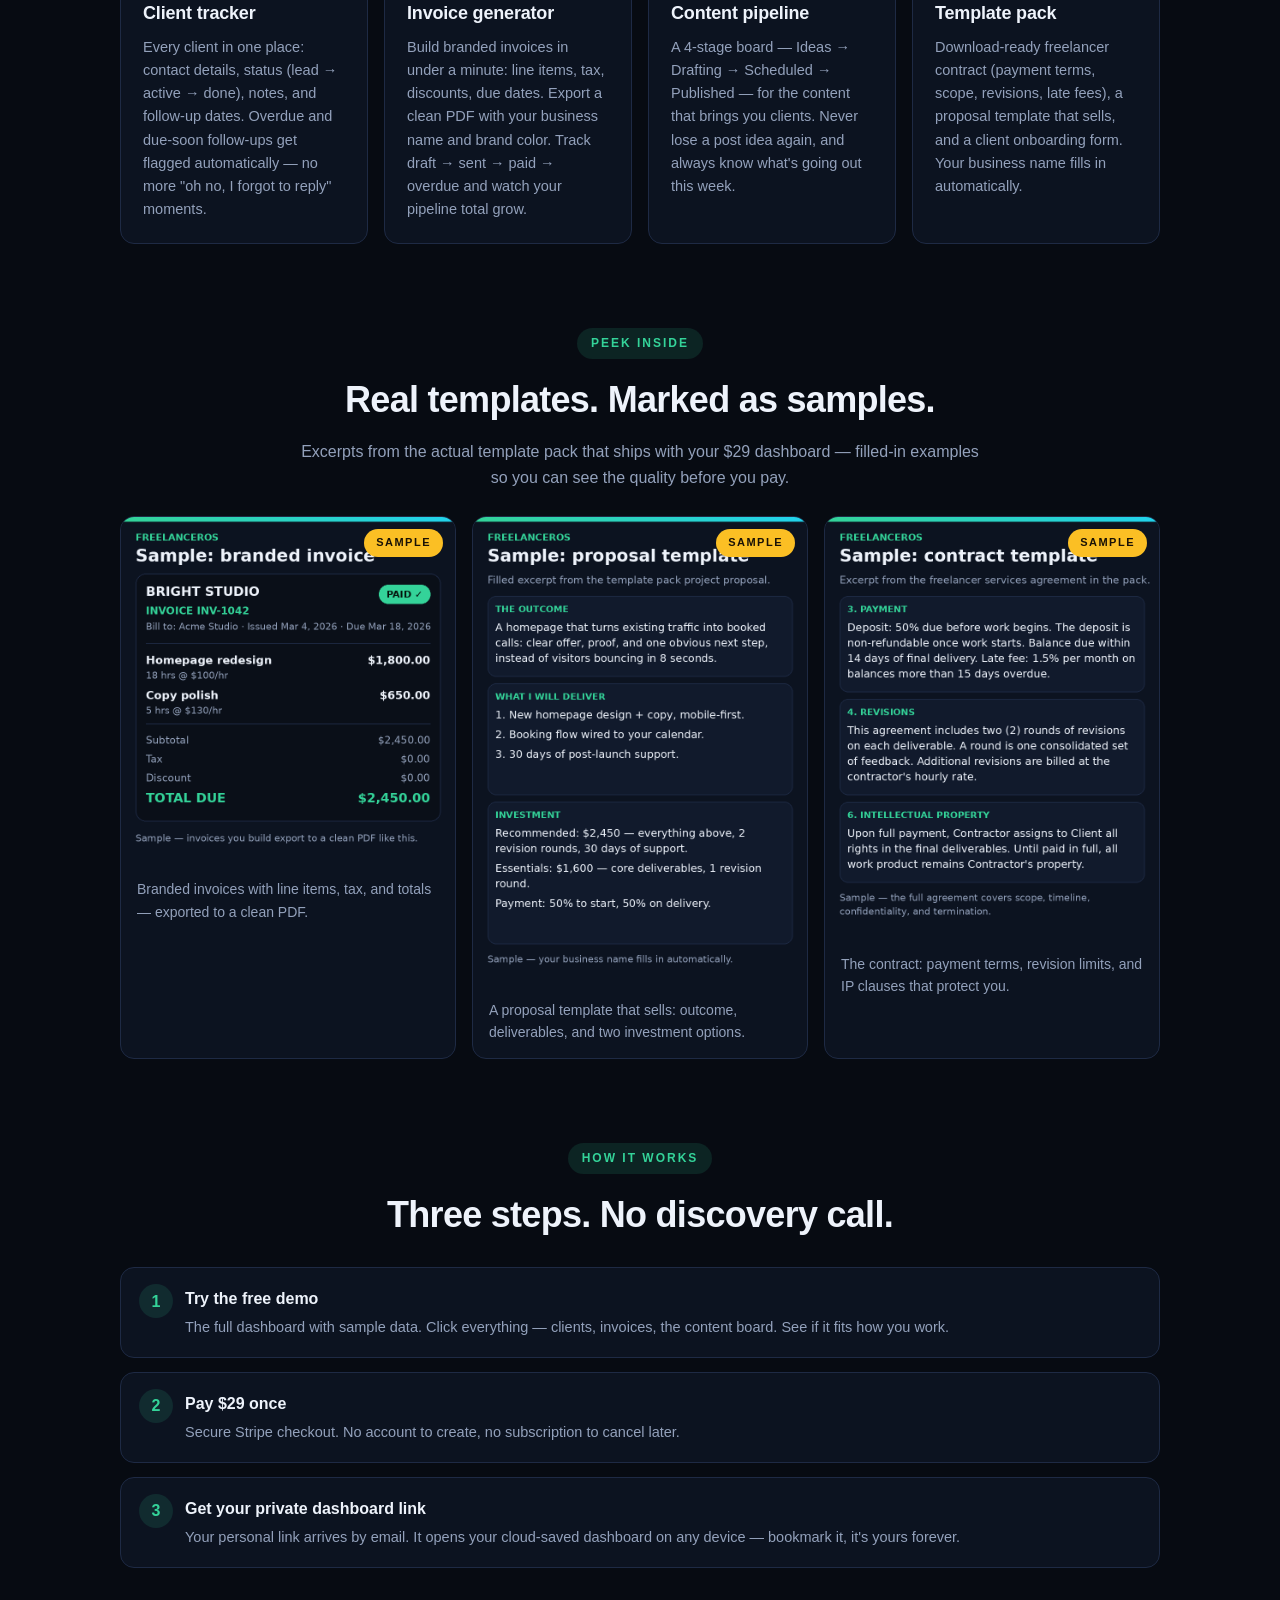
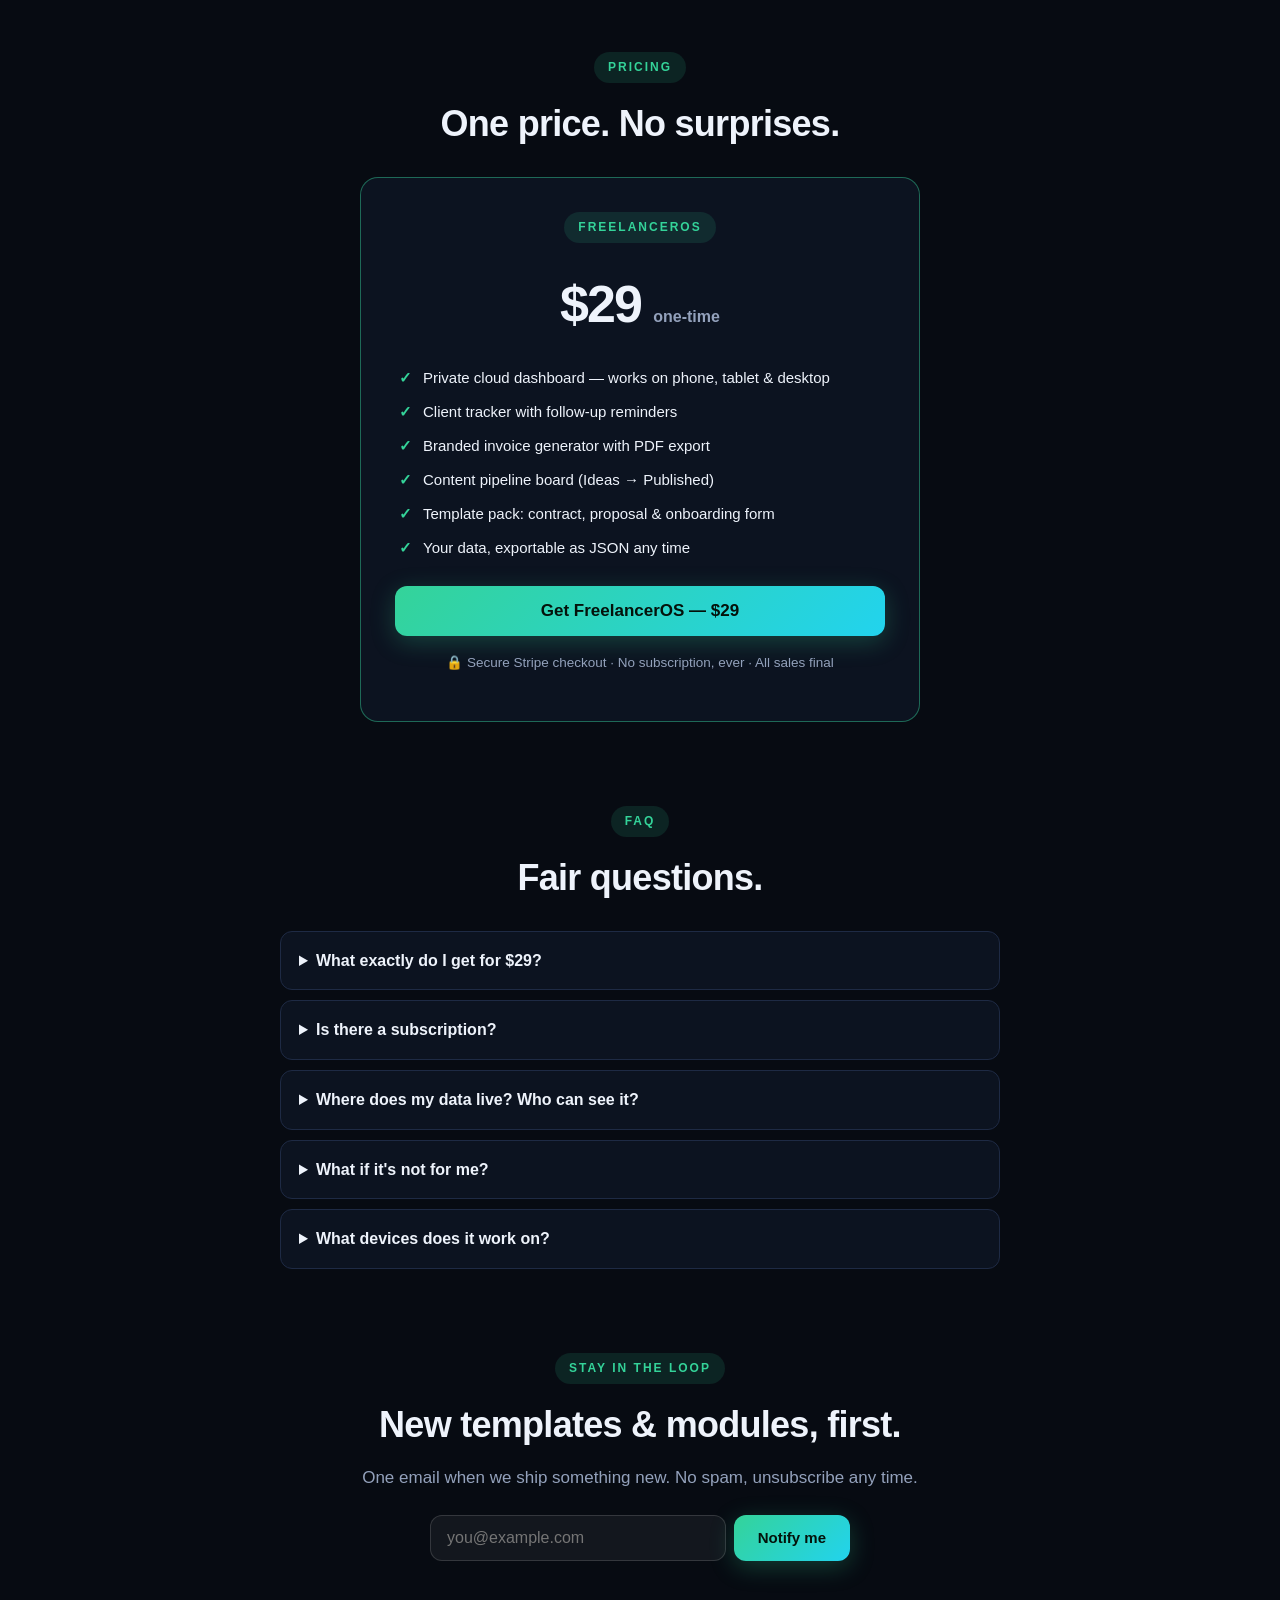
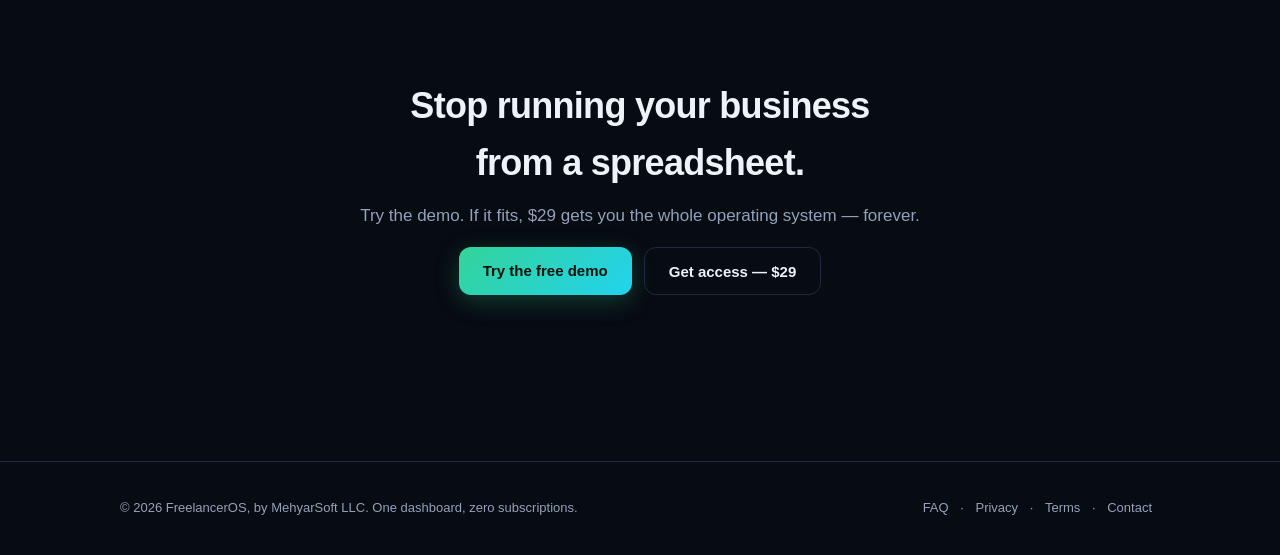
==== commit 945b9d68: "Tracking: wire GA4 (G-X3R2BB56X4) + GTM (GTM-PZLMLZ5C) snippets into all 6 public pages; gtag direct" ====
--- a/index.html
+++ b/index.html
@@ -2,35 +2,48 @@
 <html lang="en">
 <head>
 <meta charset="utf-8">
+<!-- TRACKING:GA4-GTM -->
+<!-- Google Analytics 4 -->
+<script async src="https://www.googletagmanager.com/gtag/js?id=G-X3R2BB56X4"></script>
+<script>window.dataLayer=window.dataLayer||[];function gtag(){dataLayer.push(arguments);}gtag('js',new Date());gtag('config','G-X3R2BB56X4');</script>
+<!-- End Google Analytics 4 -->
+<!-- Google Tag Manager -->
+<script>(function(w,d,s,l,i){w[l]=w[l]||[];w[l].push({'gtm.start':new Date().getTime(),event:'gtm.js'});var f=d.getElementsByTagName(s)[0],j=d.createElement(s),dl=l!='dataLayer'?'&l='+l:'';j.async=true;j.src='https://www.googletagmanager.com/gtm.js?id='+i+dl;f.parentNode.insertBefore(j,f);})(window,document,'script','dataLayer','GTM-PZLMLZ5C');</script>
+<!-- End Google Tag Manager -->
 <meta name="viewport" content="width=device-width, initial-scale=1, viewport-fit=cover">
-<title>FreelancerOS — your entire freelance business in one dashboard, $29 one-time</title>
-<meta name="description" content="FreelancerOS: client tracker with follow-up reminders, branded invoice generator with PDF export, content pipeline board, and a downloadable template pack (contract, proposal, onboarding). $29 one-time. Try the free demo first.">
+<title>FreelancerOS — freelance business in one dashboard, $29</title>
+<meta name="description" content="FreelancerOS: client tracker with follow-up reminders, branded invoice generator with PDF export, content pipeline board, and contract templates. $29 one-time.">
 <link rel="canonical" href="https://freelanceros.mehyar.us/">
 <meta property="og:type" content="website">
 <meta property="og:site_name" content="FreelancerOS">
-<meta property="og:title" content="FreelancerOS — your entire freelance business in one dashboard">
-<meta property="og:description" content="Client tracker, invoice generator, content pipeline, and contract templates. $29 one-time, yours forever. Free interactive demo.">
+<meta property="og:title" content="FreelancerOS — freelance business in one dashboard, $29">
+<meta property="og:description" content="FreelancerOS: client tracker with follow-up reminders, branded invoice generator with PDF export, content pipeline board, and contract templates. $29 one-time.">
 <meta property="og:url" content="https://freelanceros.mehyar.us/">
+<meta property="og:image" content="https://freelanceros.mehyar.us/logo.png">
 <meta name="twitter:card" content="summary_large_image">
-<meta name="twitter:title" content="FreelancerOS — your entire freelance business in one dashboard">
-<meta name="twitter:description" content="Client tracker, invoice generator, content pipeline, and contract templates. $29 one-time. Free interactive demo.">
+<meta name="twitter:title" content="FreelancerOS — freelance business in one dashboard, $29">
+<meta name="twitter:description" content="FreelancerOS: client tracker with follow-up reminders, branded invoice generator with PDF export, content pipeline board, and contract templates. $29 one-time.">
+<meta name="twitter:image" content="https://freelanceros.mehyar.us/logo.png">
 <link rel="manifest" href="manifest.json">
 <meta name="theme-color" content="#070b12">
 <link rel="stylesheet" href="styles.css">
 <script type="application/ld+json">
-{"@context":"https://schema.org","@type":"Product","name":"FreelancerOS","url":"https://freelanceros.mehyar.us/","description":"Freelancer operating system: client tracker with follow-up reminders, branded invoice generator with PDF export, content pipeline board, and a downloadable template pack.","brand":{"@type":"Brand","name":"FreelancerOS"},"offers":{"@type":"Offer","price":"29","priceCurrency":"USD","availability":"https://schema.org/InStock"}}
+{"@context":"https://schema.org","@type":"SoftwareApplication","name":"FreelancerOS","url":"https://freelanceros.mehyar.us/","description":"Freelancer operating system: client tracker with follow-up reminders, branded invoice generator with PDF export, content pipeline board, and a downloadable template pack (freelancer contract, proposal template, client onboarding form). One-time $29 purchase, yours forever.","applicationCategory":"BusinessApplication","operatingSystem":"Web","offers":{"@type":"Offer","price":"29","priceCurrency":"USD","availability":"https://schema.org/InStock"},"provider":{"@type":"Organization","name":"MehyarSoft LLC","url":"https://mehyar.us"}}
 </script>
 <script type="application/ld+json">
 {"@context":"https://schema.org","@type":"FAQPage","mainEntity":[
 {"@type":"Question","name":"What exactly do I get for $29?","acceptedAnswer":{"@type":"Answer","text":"A private, token-gated FreelancerOS dashboard: a client tracker with follow-up reminders, a branded invoice generator with PDF export, a 4-stage content pipeline board, and a downloadable template pack (freelancer contract, proposal template, client onboarding form). Pay once — it's yours forever."}},
 {"@type":"Question","name":"Is there a subscription?","acceptedAnswer":{"@type":"Answer","text":"No. FreelancerOS is a one-time $29 purchase. No monthly fees, no upsells, no seat licenses."}},
 {"@type":"Question","name":"Where does my data live?","acceptedAnswer":{"@type":"Answer","text":"Your dashboard data is stored in the cloud, keyed to your private access token. Only someone with your link can open your dashboard. You can export everything as JSON any time."}},
-{"@type":"Question","name":"What if it's not for me?","acceptedAnswer":{"@type":"Answer","text":"There's a 7-day money-back guarantee. Email info@mehyar.us within 7 days of purchase and you get a full refund, no questions asked."}},
+{"@type":"Question","name":"What if it's not for me?","acceptedAnswer":{"@type":"Answer","text":"All sales are final. If something breaks, email us and we will fix it."}},
 {"@type":"Question","name":"What devices does it work on?","acceptedAnswer":{"@type":"Answer","text":"Any modern browser — phone, tablet, or desktop. It's a web app, so there's nothing to install and it works on every device you own."}}
 ]}
 </script>
 </head>
 <body>
+<!-- Google Tag Manager (noscript) -->
+<noscript><iframe src="https://www.googletagmanager.com/ns.html?id=GTM-PZLMLZ5C" height="0" width="0" style="display:none;visibility:hidden"></iframe></noscript>
+<!-- End Google Tag Manager (noscript) -->
 
 <header class="site-header">
   <div class="inner">
@@ -58,7 +71,6 @@
     <div class="trust-row">
       <span>💳 One-time $29 payment</span>
       <span>🔒 Secure Stripe checkout</span>
-      <span>↩ 7-day money-back guarantee</span>
     </div>
   </section>
 
@@ -73,17 +85,17 @@
       <span class="strip-label">Live preview · sample data</span>
       <div class="mini-board">
         <div class="mini-col">
-          <h4>Clients</h4>
+          <h3>Clients</h3>
           <div class="mini-card">Acme Studio <span class="meta">● active · follow-up in 2 days</span></div>
           <div class="mini-card">Bright Bakery <span class="meta">● lead · follow-up overdue</span></div>
         </div>
         <div class="mini-col">
-          <h4>Invoices</h4>
+          <h3>Invoices</h3>
           <div class="mini-card">INV-1042 · $2,450 <span class="meta">● sent</span></div>
           <div class="mini-card">INV-1041 · $1,800 <span class="meta">● paid ✓</span></div>
         </div>
         <div class="mini-col">
-          <h4>Content pipeline</h4>
+          <h3>Content pipeline</h3>
           <div class="mini-card">Portfolio teardown reel <span class="meta">Scheduled · Instagram</span></div>
           <div class="mini-card">Rate-raise announcement <span class="meta">Drafting · LinkedIn</span></div>
         </div>
@@ -186,7 +198,7 @@
         <li>Your data, exportable as JSON any time</li>
       </ul>
       <button class="btn btn-primary" data-buy style="width:100%;font-size:17px;padding:15px">Get FreelancerOS — $29</button>
-      <p class="guarantee">↩ 7-day money-back guarantee · 🔒 Secure Stripe checkout · No subscription, ever</p>
+      <p class="guarantee">🔒 Secure Stripe checkout · No subscription, ever · All sales final</p>
     </div>
   </section>
 
@@ -211,7 +223,7 @@
       </details>
       <details>
         <summary>What if it's not for me?</summary>
-        <p>Email <a href="mailto:info@mehyar.us" style="color:var(--accent)">info@mehyar.us</a> within 7 days of purchase and you get a full refund — no questions asked.</p>
+        <p>All sales are final. If something breaks, email <a href="mailto:info@mehyar.us" style="color:var(--accent)">info@mehyar.us</a> and we will fix it.</p>
       </details>
       <details>
         <summary>What devices does it work on?</summary>
--- a/styles.css
+++ b/styles.css
@@ -151,7 +151,7 @@
 .mini-col {
   background: var(--bg); border: 1px solid var(--line); border-radius: 10px; padding: 12px;
 }
-.mini-col h4 { margin: 0 0 8px; font-size: 12px; text-transform: uppercase; letter-spacing: 1px; color: var(--muted); }
+.mini-col h3 { margin: 0 0 8px; font-size: 12px; font-weight: 700; text-transform: uppercase; letter-spacing: 1px; color: var(--muted); }
 .mini-card {
   background: var(--surface-2); border: 1px solid var(--line); border-radius: 8px;
   padding: 10px 12px; margin-bottom: 8px; font-size: 13.5px;
@@ -338,6 +338,7 @@
 }
 .demo-banner .txt { flex: 1; min-width: 220px; }
 .demo-banner strong { color: var(--accent-2); }
+.demo-banner h1 { font-size: 16px; font-weight: 700; color: var(--accent-2); margin: 0; }
 .demo-banner p { margin: 4px 0 0; color: var(--muted); font-size: 14px; }
 .locked { text-align: center; padding: 80px 20px; }
 .locked .big { font-size: 52px; margin-bottom: 16px; }
